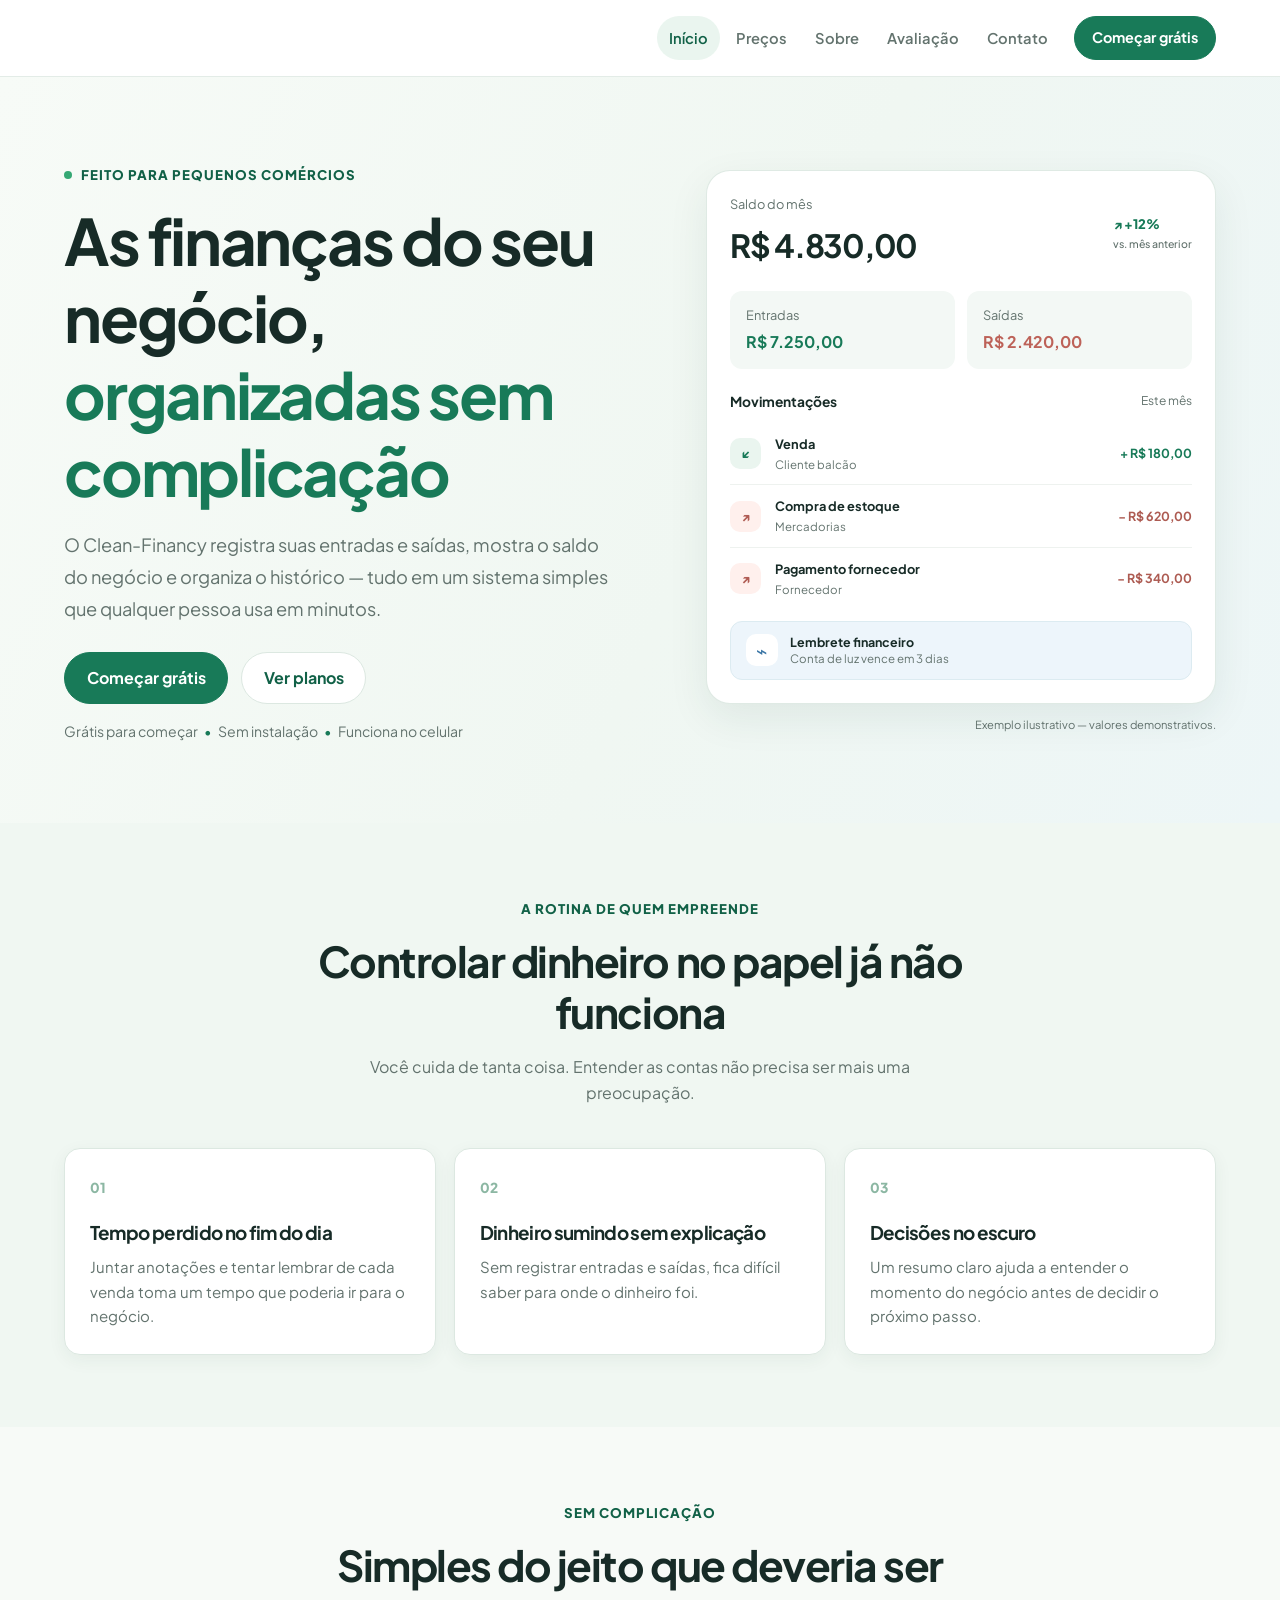
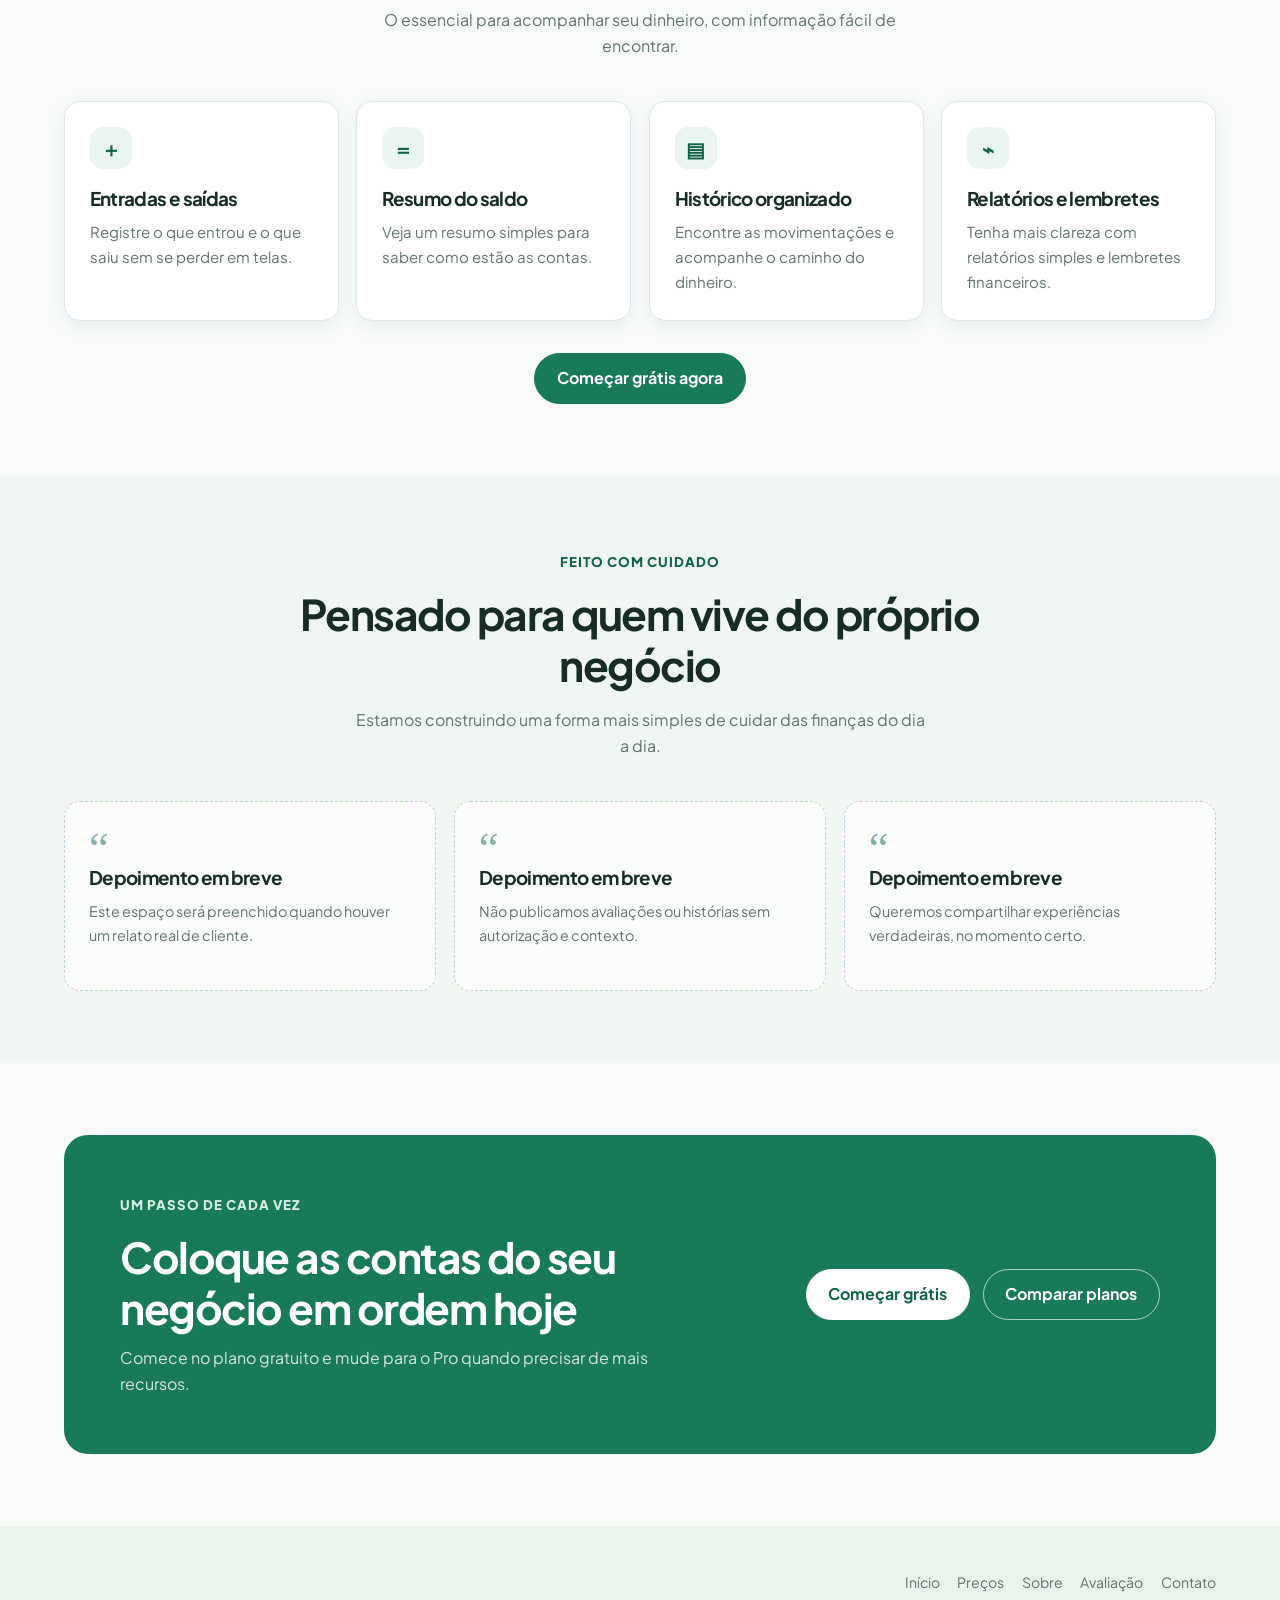
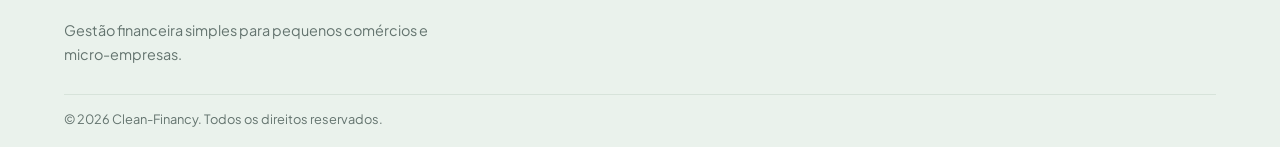
==== index.html @ 4ff231b6 "Add files via upload" ====
<!doctype html>
<html lang="pt-BR">
<head>
  <meta charset="utf-8">
  <meta name="viewport" content="width=device-width, initial-scale=1">
  <title>Clean-Financy | Finanças organizadas sem complicação</title>
  <meta name="description" content="Organize entradas, saídas e o saldo do seu pequeno negócio com a simplicidade da Clean-Financy.">
  <meta property="og:title" content="Clean-Financy | Finanças organizadas sem complicação">
  <meta property="og:description" content="Gestão financeira simples para pequenos comércios e microempresas.">
  <meta property="og:type" content="website">
  <meta name="twitter:card" content="summary">
  <link rel="preconnect" href="https://fonts.googleapis.com">
  <link rel="preconnect" href="https://fonts.gstatic.com" crossorigin>
  <link href="https://fonts.googleapis.com/css2?family=Plus+Jakarta+Sans:wght@400;500;600;700;800&display=swap" rel="stylesheet">
  <link rel="icon" href="assets/favicon.svg" type="image/svg+xml">
  <link rel="stylesheet" href="css/styles.css">
  <script src="js/main.js" defer></script>
</head>
<body data-page="inicio">
  <a class="skip-link" href="#conteudo">Pular para o conteúdo</a>
  <header class="site-header">
    <div class="container header-inner">
      <a class="brand" href="index.html" aria-label="Clean-Financy, início"><img src="assets/logo.svg" alt="Clean-Financy"></a>
      <button class="menu-toggle" type="button" aria-expanded="false" aria-controls="site-nav"><span class="menu-icon" aria-hidden="true"></span><span class="sr-only">Abrir menu</span></button>
      <nav class="site-nav" id="site-nav" aria-label="Navegação principal">
        <a href="index.html" aria-current="page">Início</a><a href="precos.html">Preços</a><a href="sobre.html">Sobre</a><a href="avaliacao.html">Avaliação</a><a href="contato.html">Contato</a>
        <a class="button button-small" href="precos.html">Começar grátis</a>
      </nav>
    </div>
  </header>
  <main id="conteudo">
    <section class="hero section-space">
      <div class="container hero-grid">
        <div class="hero-copy">
          <span class="eyebrow"><span class="eyebrow-dot" aria-hidden="true"></span>Feito para pequenos comércios</span>
          <h1>As finanças do seu negócio, <span>organizadas sem complicação</span></h1>
          <p class="lead">O Clean-Financy registra suas entradas e saídas, mostra o saldo do negócio e organiza o histórico — tudo em um sistema simples que qualquer pessoa usa em minutos.</p>
          <div class="button-row"><a class="button" href="precos.html">Começar grátis</a><a class="button button-secondary" href="precos.html">Ver planos</a></div>
          <p class="hero-note">Grátis para começar <span aria-hidden="true">•</span> Sem instalação <span aria-hidden="true">•</span> Funciona no celular</p>
        </div>
        <div class="dashboard-wrap" aria-label="Exemplo ilustrativo de painel financeiro">
          <div class="dashboard-card">
            <div class="dashboard-top"><div><span class="muted-label">Saldo do mês</span><strong class="balance">R$ 4.830,00</strong></div><span class="trend">↗ +12% <small>vs. mês anterior</small></span></div>
            <div class="summary-grid"><div class="summary-tile income"><span>Entradas</span><strong>R$ 7.250,00</strong></div><div class="summary-tile expense"><span>Saídas</span><strong>R$ 2.420,00</strong></div></div>
            <div class="transactions"><div class="transactions-heading"><strong>Movimentações</strong><span>Este mês</span></div>
              <div class="transaction"><span class="transaction-icon icon-in" aria-hidden="true">↙</span><span class="transaction-name">Venda<small>Cliente balcão</small></span><strong class="positive">+ R$ 180,00</strong></div>
              <div class="transaction"><span class="transaction-icon icon-out" aria-hidden="true">↗</span><span class="transaction-name">Compra de estoque<small>Mercadorias</small></span><strong class="negative">− R$ 620,00</strong></div>
              <div class="transaction"><span class="transaction-icon icon-out" aria-hidden="true">↗</span><span class="transaction-name">Pagamento fornecedor<small>Fornecedor</small></span><strong class="negative">− R$ 340,00</strong></div>
            </div>
            <div class="reminder"><span class="reminder-icon" aria-hidden="true">⌁</span><span><strong>Lembrete financeiro</strong><small>Conta de luz vence em 3 dias</small></span></div>
          </div>
          <p class="illustration-caption">Exemplo ilustrativo — valores demonstrativos.</p>
        </div>
      </div>
    </section>
    <section class="section-space section-muted">
      <div class="container">
        <div class="section-heading"><span class="eyebrow">A rotina de quem empreende</span><h2>Controlar dinheiro no papel já não funciona</h2><p>Você cuida de tanta coisa. Entender as contas não precisa ser mais uma preocupação.</p></div>
        <div class="three-grid problem-grid">
          <article class="feature-card"><span class="feature-number">01</span><h3>Tempo perdido no fim do dia</h3><p>Juntar anotações e tentar lembrar de cada venda toma um tempo que poderia ir para o negócio.</p></article>
          <article class="feature-card"><span class="feature-number">02</span><h3>Dinheiro sumindo sem explicação</h3><p>Sem registrar entradas e saídas, fica difícil saber para onde o dinheiro foi.</p></article>
          <article class="feature-card"><span class="feature-number">03</span><h3>Decisões no escuro</h3><p>Um resumo claro ajuda a entender o momento do negócio antes de decidir o próximo passo.</p></article>
        </div>
      </div>
    </section>
    <section class="section-space">
      <div class="container">
        <div class="section-heading"><span class="eyebrow">Sem complicação</span><h2>Simples do jeito que deveria ser</h2><p>O essencial para acompanhar seu dinheiro, com informação fácil de encontrar.</p></div>
        <div class="four-grid">
          <article class="feature-card"><span class="feature-icon" aria-hidden="true">＋</span><h3>Entradas e saídas</h3><p>Registre o que entrou e o que saiu sem se perder em telas.</p></article>
          <article class="feature-card"><span class="feature-icon" aria-hidden="true">＝</span><h3>Resumo do saldo</h3><p>Veja um resumo simples para saber como estão as contas.</p></article>
          <article class="feature-card"><span class="feature-icon" aria-hidden="true">▤</span><h3>Histórico organizado</h3><p>Encontre as movimentações e acompanhe o caminho do dinheiro.</p></article>
          <article class="feature-card"><span class="feature-icon" aria-hidden="true">⌁</span><h3>Relatórios e lembretes</h3><p>Tenha mais clareza com relatórios simples e lembretes financeiros.</p></article>
        </div>
        <div class="center-action"><a class="button" href="precos.html">Começar grátis agora</a></div>
      </div>
    </section>
    <section class="section-space section-muted">
      <div class="container">
        <div class="section-heading"><span class="eyebrow">Feito com cuidado</span><h2>Pensado para quem vive do próprio negócio</h2><p>Estamos construindo uma forma mais simples de cuidar das finanças do dia a dia.</p></div>
        <div class="three-grid testimonials"><article><span aria-hidden="true">“</span><h3>Depoimento em breve</h3><p>Este espaço será preenchido quando houver um relato real de cliente.</p></article><article><span aria-hidden="true">“</span><h3>Depoimento em breve</h3><p>Não publicamos avaliações ou histórias sem autorização e contexto.</p></article><article><span aria-hidden="true">“</span><h3>Depoimento em breve</h3><p>Queremos compartilhar experiências verdadeiras, no momento certo.</p></article></div>
      </div>
    </section>
    <section class="section-space"><div class="container cta-band"><div><span class="eyebrow eyebrow-light">Um passo de cada vez</span><h2>Coloque as contas do seu negócio em ordem hoje</h2><p>Comece no plano gratuito e mude para o Pro quando precisar de mais recursos.</p></div><div class="button-row"><a class="button button-white" href="precos.html">Começar grátis</a><a class="button button-outline-light" href="precos.html">Comparar planos</a></div></div></section>
  </main>
  <footer class="site-footer"><div class="container"><div class="footer-main"><div class="footer-brand"><a class="brand" href="index.html"><img src="assets/logo.svg" alt="Clean-Financy"></a><p>Gestão financeira simples para pequenos comércios e micro-empresas.</p></div><nav class="footer-links" aria-label="Navegação do rodapé"><a href="index.html">Início</a><a href="precos.html">Preços</a><a href="sobre.html">Sobre</a><a href="avaliacao.html">Avaliação</a><a href="contato.html">Contato</a></nav></div><div class="footer-bottom"><span>© <span data-current-year></span> Clean-Financy. Todos os direitos reservados.</span></div></div></footer>
</body>
</html>
---- css/styles.css ----
:root {
  color-scheme: light;
  --color-ink: #172b27;
  --color-muted: #63736e;
  --color-green: #187a58;
  --color-green-dark: #116147;
  --color-green-soft: #eaf5ef;
  --color-blue: #3975a5;
  --color-blue-soft: #edf5fb;
  --color-line: #dce8e1;
  --color-paper: #ffffff;
  --color-bg: #f7faf7;
  --color-bg-green: #f0f7f2;
  --shadow-card: 0 14px 40px rgba(29, 65, 49, .08);
  --shadow-soft: 0 5px 18px rgba(29, 65, 49, .06);
  --radius-sm: 8px;
  --radius-md: 16px;
  --radius-lg: 24px;
  --radius-pill: 999px;
  --space-1: .5rem;
  --space-2: 1rem;
  --space-3: 1.5rem;
  --space-4: 2rem;
  --space-5: 3rem;
  --space-6: 4.5rem;
  --content-width: 1152px;
}

* { box-sizing: border-box; }
html { scroll-behavior: smooth; scroll-padding-top: 6rem; }
body {
  margin: 0;
  background: var(--color-bg);
  color: var(--color-ink);
  font-family: "Plus Jakarta Sans", "Segoe UI", sans-serif;
  font-size: 16px;
  line-height: 1.65;
  -webkit-font-smoothing: antialiased;
}
img { max-width: 100%; }
a { color: var(--color-green-dark); text-decoration-thickness: .08em; text-underline-offset: .18em; }
a:hover { color: var(--color-blue); }
button, input, textarea { font: inherit; }
button, a { -webkit-tap-highlight-color: transparent; }
:focus-visible { outline: 3px solid #3d91bd; outline-offset: 3px; }
h1, h2, h3, p { margin-top: 0; }
h1, h2, h3 { line-height: 1.2; letter-spacing: -.035em; }
h1 { font-size: clamp(2.35rem, 5vw, 4rem); margin-bottom: 1.25rem; }
h2 { font-size: clamp(1.8rem, 3.5vw, 2.65rem); margin-bottom: 1rem; }
h3 { font-size: 1.18rem; margin-bottom: .7rem; }
p { color: var(--color-muted); }
.container { width: min(var(--content-width), calc(100% - 3rem)); margin-inline: auto; }
.narrow { max-width: 760px; }
.center { text-align: center; }
.section-space { padding-block: var(--space-6); }
.section-muted { background: var(--color-bg-green); }
.lead { max-width: 650px; font-size: 1.14rem; line-height: 1.75; }
.center .lead { margin-inline: auto; }
.sr-only {
  position: absolute; width: 1px; height: 1px; padding: 0; margin: -1px;
  overflow: hidden; clip: rect(0, 0, 0, 0); white-space: nowrap; border: 0;
}
.skip-link { position: fixed; z-index: 1000; top: .5rem; left: .5rem; padding: .7rem 1rem; background: white; border-radius: var(--radius-sm); transform: translateY(-160%); }
.skip-link:focus { transform: translateY(0); }

.site-header { position: sticky; z-index: 20; top: 0; background: rgba(255,255,255,.96); border-bottom: 1px solid rgba(220,232,225,.8); backdrop-filter: blur(12px); }
.header-inner { min-height: 76px; display: flex; align-items: center; justify-content: space-between; gap: 1.5rem; }
.brand { display: inline-flex; align-items: center; flex: 0 0 auto; text-decoration: none; }
.brand img { display: block; width: 178px; height: 42px; object-fit: contain; object-position: left center; }
.site-nav { display: flex; align-items: center; gap: .25rem; }
.site-nav a:not(.button) { padding: .6rem .75rem; color: var(--color-muted); border-radius: var(--radius-pill); font-size: .92rem; font-weight: 600; text-decoration: none; white-space: nowrap; }
.site-nav a:not(.button):hover, .site-nav a[aria-current="page"]:not(.button) { background: var(--color-green-soft); color: var(--color-green-dark); }
.site-nav .button { margin-left: .65rem; }
.menu-toggle { display: none; width: 44px; height: 44px; border: 1px solid var(--color-line); border-radius: 12px; background: white; cursor: pointer; }
.menu-icon, .menu-icon::before, .menu-icon::after { display: block; position: relative; width: 19px; height: 2px; margin: auto; background: var(--color-ink); border-radius: 2px; }
.menu-icon::before, .menu-icon::after { content: ""; position: absolute; left: 0; }
.menu-icon::before { top: -6px; }
.menu-icon::after { top: 6px; }

.button { display: inline-flex; min-height: 48px; align-items: center; justify-content: center; padding: .72rem 1.35rem; border: 1px solid var(--color-green); border-radius: var(--radius-pill); background: var(--color-green); color: white; font-weight: 700; text-align: center; text-decoration: none; cursor: pointer; transition: background-color .18s ease, border-color .18s ease, transform .18s ease; }
.button:hover { background: var(--color-green-dark); border-color: var(--color-green-dark); color: white; transform: translateY(-1px); }
.button-small { min-height: 42px; padding: .55rem 1.05rem; font-size: .9rem; }
.button-secondary { color: var(--color-green-dark); background: white; border-color: var(--color-line); }
.button-secondary:hover { color: var(--color-green-dark); background: var(--color-green-soft); border-color: var(--color-green); }
.button-row { display: flex; flex-wrap: wrap; align-items: center; gap: .8rem; }
.full-width { width: 100%; }

.hero { overflow: hidden; padding-block: 5.2rem 5rem; background: linear-gradient(115deg, #f7fbf7 0%, #f0f7f2 56%, #edf6f7 100%); }
.hero-grid { display: grid; grid-template-columns: minmax(0, 1fr) minmax(390px, .94fr); align-items: center; gap: clamp(2rem, 5vw, 5rem); }
.hero-copy h1 span { color: var(--color-green); }
.hero-copy .lead { margin-bottom: 1.7rem; }
.eyebrow { display: inline-flex; align-items: center; gap: .55rem; margin-bottom: 1rem; color: var(--color-green-dark); font-size: .83rem; font-weight: 800; letter-spacing: .075em; text-transform: uppercase; }
.eyebrow-dot { width: 8px; height: 8px; border-radius: 50%; background: #35a874; }
.hero-note { margin: 1rem 0 0; font-size: .88rem; }
.hero-note span { padding-inline: .25rem; color: var(--color-green); }
.dashboard-wrap { position: relative; max-width: 510px; width: 100%; justify-self: end; }
.dashboard-card { position: relative; padding: 1.45rem; border: 1px solid rgba(220,232,225,.9); border-radius: var(--radius-lg); background: var(--color-paper); box-shadow: var(--shadow-card); }
.dashboard-top { display: flex; justify-content: space-between; align-items: center; gap: 1rem; padding-bottom: 1.2rem; }
.muted-label, .summary-tile > span { display: block; color: var(--color-muted); font-size: .8rem; }
.balance { display: block; margin-top: .25rem; font-size: clamp(1.5rem, 3vw, 2rem); letter-spacing: -.04em; }
.trend { color: var(--color-green); font-size: .82rem; font-weight: 800; white-space: nowrap; }
.trend small { display: block; color: var(--color-muted); font-size: .66rem; font-weight: 500; text-align: right; }
.summary-grid { display: grid; grid-template-columns: 1fr 1fr; gap: .8rem; }
.summary-tile { padding: .85rem 1rem; border-radius: 12px; background: #f3f8f5; }
.summary-tile strong { display: block; margin-top: .2rem; font-size: 1rem; }
.income strong { color: var(--color-green); }
.expense strong { color: #bd6258; }
.transactions { padding-top: 1.4rem; }
.transactions-heading { display: flex; justify-content: space-between; margin-bottom: .55rem; font-size: .86rem; }
.transactions-heading span { color: var(--color-muted); font-size: .75rem; }
.transaction { display: grid; grid-template-columns: 34px minmax(0,1fr) auto; align-items: center; gap: .7rem; padding-block: .67rem; border-bottom: 1px solid #eef2ef; font-size: .8rem; }
.transaction:last-child { border-bottom: 0; }
.transaction-icon { display: grid; width: 31px; height: 31px; place-items: center; border-radius: 10px; font-weight: 800; }
.icon-in { color: var(--color-green); background: var(--color-green-soft); }
.icon-out { color: #b05c54; background: #fff0ed; }
.transaction-name { font-weight: 700; }
.transaction-name small { display: block; color: var(--color-muted); font-size: .72rem; font-weight: 400; }
.transaction strong { font-size: .78rem; white-space: nowrap; }
.positive { color: var(--color-green); }
.negative { color: #ad5b52; }
.reminder { display: flex; align-items: center; gap: .75rem; margin-top: .7rem; padding: .75rem .9rem; border: 1px solid #dcebf1; border-radius: 12px; background: var(--color-blue-soft); }
.reminder-icon { display: grid; width: 32px; height: 32px; place-items: center; flex: 0 0 auto; border-radius: 10px; background: white; color: var(--color-blue); font-size: 1.2rem; }
.reminder strong, .reminder small { display: block; line-height: 1.4; }
.reminder strong { color: var(--color-ink); font-size: .78rem; }
.reminder small { color: var(--color-muted); font-size: .72rem; }
.illustration-caption { margin: .65rem 0 0; text-align: right; font-size: .7rem; }

.section-heading { max-width: 720px; margin: 0 auto 2.6rem; text-align: center; }
.section-heading > p { max-width: 570px; margin: .8rem auto 0; }
.three-grid, .four-grid { display: grid; gap: 1.1rem; }
.three-grid { grid-template-columns: repeat(3, minmax(0, 1fr)); }
.four-grid { grid-template-columns: repeat(4, minmax(0, 1fr)); }
.feature-card { padding: 1.55rem; border: 1px solid var(--color-line); border-radius: var(--radius-md); background: var(--color-paper); box-shadow: var(--shadow-soft); }
.feature-card p { margin-bottom: 0; font-size: .94rem; }
.feature-number { display: inline-block; margin-bottom: 1.35rem; color: #8cb7a3; font-size: .86rem; font-weight: 800; }
.feature-icon { display: grid; width: 42px; height: 42px; place-items: center; margin-bottom: 1.1rem; border-radius: 13px; background: var(--color-green-soft); color: var(--color-green-dark); font-size: 1.25rem; font-weight: 800; }
.center-action { display: flex; justify-content: center; margin-top: 2rem; }
.testimonials article { min-height: 190px; padding: 1.5rem; border: 1px dashed #bdd5c7; border-radius: var(--radius-md); background: rgba(255,255,255,.7); }
.testimonials article > span { display: block; height: 2rem; color: #88b39c; font-family: Georgia, serif; font-size: 2.8rem; line-height: 1; }
.testimonials h3 { margin-top: .5rem; }
.testimonials p { margin-bottom: 0; font-size: .9rem; }
.cta-band { display: flex; align-items: center; justify-content: space-between; gap: 2rem; padding: clamp(2rem, 5vw, 3.5rem); border-radius: var(--radius-lg); background: var(--color-green); color: white; }
.cta-band h2 { max-width: 650px; margin-bottom: .7rem; color: white; }
.cta-band p { max-width: 600px; margin-bottom: 0; color: rgba(255,255,255,.82); }
.eyebrow-light { color: #d6f0e2; }
.button-white { border-color: white; background: white; color: var(--color-green-dark); }
.button-white:hover { border-color: #e5f2eb; background: #e5f2eb; color: var(--color-green-dark); }
.button-outline-light { border-color: rgba(255,255,255,.65); background: transparent; color: white; }
.button-outline-light:hover { border-color: white; background: rgba(255,255,255,.12); color: white; }

.page-hero { padding-bottom: 2.7rem; background: linear-gradient(180deg, #f1f8f3, var(--color-bg)); }
.page-hero h1 { font-size: clamp(2.3rem, 5vw, 3.5rem); }
.pricing-section { padding-top: 1.2rem; }
.pricing-grid { display: grid; max-width: 850px; grid-template-columns: repeat(2, minmax(0, 1fr)); align-items: stretch; gap: 1.4rem; margin: auto; }
.price-card { position: relative; padding: 2rem; border: 1px solid var(--color-line); border-radius: var(--radius-lg); background: white; box-shadow: var(--shadow-soft); }
.price-card-featured { border: 2px solid var(--color-green); box-shadow: var(--shadow-card); }
.plan-label { display: block; margin-bottom: .75rem; color: var(--color-green-dark); font-size: .78rem; font-weight: 800; letter-spacing: .1em; }
.price-card h2 { margin-bottom: .6rem; font-size: 1.55rem; }
.price { margin-bottom: .35rem; color: var(--color-ink); font-size: 2.15rem; font-weight: 800; letter-spacing: -.04em; }
.price small { margin-left: .25rem; color: var(--color-muted); font-size: .95rem; font-weight: 500; letter-spacing: 0; }
.price-card .muted { min-height: 2rem; font-size: .9rem; }
.check-list { min-height: 150px; padding: .6rem 0 1.1rem; list-style: none; }
.check-list li { position: relative; margin: .65rem 0; padding-left: 1.7rem; color: var(--color-ink); font-size: .92rem; }
.check-list li::before { content: "✓"; position: absolute; left: 0; color: var(--color-green); font-weight: 800; }
.popular-label { position: absolute; top: 1.3rem; right: 1.3rem; padding: .3rem .65rem; border-radius: var(--radius-pill); background: var(--color-green-soft); color: var(--color-green-dark); font-size: .72rem; font-weight: 700; }
.comparison-wrap { overflow-x: auto; border: 1px solid var(--color-line); border-radius: var(--radius-md); background: white; }
.comparison-table { width: 100%; border-collapse: collapse; text-align: left; }
.comparison-table th, .comparison-table td { padding: 1rem 1.25rem; border-bottom: 1px solid var(--color-line); }
.comparison-table thead { background: #f4f8f5; }
.comparison-table thead th { color: var(--color-ink); font-size: .9rem; }
.comparison-table tbody th { font-weight: 600; }
.comparison-table td { color: var(--color-green-dark); font-size: .9rem; }
.comparison-table tr:last-child th, .comparison-table tr:last-child td { border-bottom: 0; }
.pricing-note { margin: 1rem 0 0; font-size: .88rem; text-align: center; }

.story-grid { display: grid; grid-template-columns: .85fr 1.15fr; gap: clamp(2rem, 6vw, 6rem); align-items: start; }
.story-grid h2 { max-width: 490px; }
.story-grid p:last-child { margin-bottom: 0; }
.pillar-card .feature-icon { font-size: .83rem; }
.contact-grid { display: grid; max-width: 780px; grid-template-columns: repeat(2, minmax(0, 1fr)); gap: 1.25rem; margin: auto; }
.contact-card { padding: 2rem; border: 1px solid var(--color-line); border-radius: var(--radius-md); background: white; text-align: center; box-shadow: var(--shadow-soft); }
.contact-symbol { display: grid; width: 52px; height: 52px; place-items: center; margin: 0 auto 1rem; border-radius: 16px; background: var(--color-green-soft); color: var(--color-green-dark); font-size: 1.5rem; font-weight: 800; }
.instagram-symbol { background: var(--color-blue-soft); color: var(--color-blue); }
.contact-card h2 { margin-bottom: .35rem; font-size: 1.35rem; }
.contact-card p { margin-bottom: .4rem; color: var(--color-ink); font-weight: 700; }
.contact-status { color: var(--color-muted); font-size: .82rem; }

/* Evaluation tool */
.evaluation-section { padding-top: 1rem; }
.evaluation-container { max-width: 1050px; }
.evaluation-notice { display: flex; flex-wrap: wrap; align-items: center; gap: .35rem .8rem; padding: .9rem 1.1rem; border: 1px solid #c9dfd2; border-radius: var(--radius-sm); background: var(--color-green-soft); color: var(--color-green-dark); font-size: .88rem; }
.evaluation-notice strong { font-weight: 800; }
.evaluation-top { max-width: 480px; margin: 1.4rem 0 1.2rem; }
.field { min-width: 0; }
.field label { display: block; margin-bottom: .4rem; color: var(--color-ink); font-size: .86rem; font-weight: 700; line-height: 1.4; }
.field label span { color: var(--color-muted); font-size: .78rem; font-weight: 500; }
.field input, .field textarea { display: block; width: 100%; min-height: 46px; padding: .65rem .75rem; border: 1px solid #cbd9d0; border-radius: var(--radius-sm); background: white; color: var(--color-ink); }
.field textarea { min-height: 94px; resize: vertical; }
.field input:focus, .field textarea:focus { border-color: var(--color-green); outline: 3px solid rgba(24,122,88,.14); }
.field input[aria-invalid="true"], .field textarea[aria-invalid="true"] { border-color: #b94545; }
.field-error { display: block; min-height: .1rem; margin-top: .22rem; color: #a33131; font-size: .76rem; line-height: 1.35; }
.tabs { display: flex; gap: .35rem; padding: .35rem; border: 1px solid var(--color-line); border-radius: 13px; background: #edf3ef; }
.tab-button { flex: 1; min-height: 46px; padding: .55rem 1rem; border: 0; border-radius: 9px; background: transparent; color: var(--color-muted); font-weight: 700; cursor: pointer; }
.tab-button[aria-selected="true"] { background: white; color: var(--color-green-dark); box-shadow: 0 2px 7px rgba(30,66,49,.09); }
.tab-panel { padding-top: 1.25rem; }
.tab-panel[hidden] { display: none; }
.metrics-grid { display: grid; grid-template-columns: repeat(2, minmax(0, 1fr)); gap: 1rem; align-items: start; }
.metric-card { min-width: 0; padding: 1.35rem; border: 1px solid var(--color-line); border-radius: var(--radius-sm); background: white; box-shadow: var(--shadow-soft); }
.metric-card-wide { grid-column: 1 / -1; }
.nps-breakdown { display: flex; flex-wrap: wrap; gap: .45rem 1rem; padding: .75rem .85rem; border-radius: var(--radius-sm); background: #f7faf8; color: var(--color-muted); font-size: .78rem; }
.nps-breakdown strong { color: var(--color-ink); }
.metric-heading { display: flex; align-items: flex-start; gap: .75rem; margin-bottom: 1.15rem; }
.metric-letter { display: grid; width: 32px; height: 32px; flex: 0 0 auto; place-items: center; border-radius: 9px; background: var(--color-blue-soft); color: var(--color-blue); font-size: .85rem; font-weight: 800; }
.metric-heading h2 { margin: .1rem 0 .35rem; font-size: 1.23rem; letter-spacing: -.02em; }
.metric-heading p { margin-bottom: 0; font-size: .83rem; line-height: 1.5; }
.fields-grid { display: grid; grid-template-columns: repeat(2, minmax(0, 1fr)); gap: .55rem .8rem; }
.four-fields { grid-template-columns: repeat(4, minmax(0, 1fr)); }
.metric-result { margin-top: 1rem; padding: .75rem .9rem; border-radius: var(--radius-sm); background: #f2f7f4; }
.metric-result > span { display: block; color: var(--color-muted); font-size: .76rem; font-weight: 600; }
.metric-result > strong { display: block; margin-top: .08rem; color: var(--color-green-dark); font-size: 1.28rem; line-height: 1.4; overflow-wrap: anywhere; }
.metric-result > p { margin: .2rem 0 0; font-size: .8rem; }
.funnel-steps { display: flex; flex-wrap: wrap; align-items: center; justify-content: center; gap: .35rem; margin: .6rem 0 1.2rem; color: var(--color-blue); font-size: .78rem; font-weight: 700; }
.funnel-results { display: grid; grid-template-columns: repeat(3, minmax(0, 1fr)); gap: .65rem; }
.funnel-results .metric-result { margin-top: .75rem; }
.funnel-insight { margin-top: .75rem; border: 1px solid #cfe1d6; }
.funnel-insight > strong { font-size: 1rem; }
.small-note { margin: .7rem 0 0; font-size: .78rem; }
.quality-warning { margin: 1rem 0 0; padding: .85rem; border-left: 3px solid var(--color-blue); border-radius: 0 var(--radius-sm) var(--radius-sm) 0; background: var(--color-blue-soft); color: #355e7a; font-size: .84rem; }
.decision-card { margin-top: 1.5rem; padding: clamp(1.3rem, 3vw, 2rem); border: 1px solid var(--color-line); border-radius: var(--radius-md); background: white; box-shadow: var(--shadow-card); }
.decision-heading { max-width: 660px; }
.decision-heading .eyebrow { margin-bottom: .55rem; }
.decision-heading h2 { margin-bottom: .5rem; font-size: 1.7rem; }
.decision-heading p { font-size: .9rem; }
.decision-fields { display: grid; grid-template-columns: repeat(2, minmax(0, 1fr)); gap: .75rem 1rem; }
.decision-footer { display: flex; align-items: center; justify-content: space-between; gap: 1rem; margin-top: 1.1rem; }
.decision-footer p { margin: 0; font-size: .78rem; }
.download-status { min-height: 1.25rem; margin: .6rem 0 0; color: var(--color-green-dark); font-size: .82rem; }
.usage-funnel { margin: 1.2rem 0 1.35rem; }
.usage-funnel .metric-heading { margin-bottom: .75rem; }
.usage-funnel-note { margin-bottom: 1rem; font-size: .84rem; }
.usage-stage-grid { display: grid; grid-template-columns: repeat(5, minmax(0, 1fr)); gap: .55rem; }
.usage-stage { min-width: 0; padding: .75rem; border: 1px solid var(--color-line); border-radius: var(--radius-sm); background: #fbfdfb; }
.usage-stage > span, .usage-stage > strong, .usage-stage > small { display: block; }
.usage-stage > span { color: var(--color-muted); font-size: .76rem; font-weight: 700; }
.usage-stage > strong { color: var(--color-green-dark); font-size: 1.45rem; line-height: 1.4; }
.usage-stage > small { color: var(--color-muted); font-size: .69rem; line-height: 1.4; }
.usage-conversions { display: grid; grid-template-columns: repeat(4, minmax(0, 1fr)); gap: .55rem; margin-top: .75rem; }
.usage-conversion { min-width: 0; padding: .65rem .75rem; border-radius: var(--radius-sm); background: var(--color-blue-soft); }
.usage-conversion > span, .usage-conversion > strong { display: block; }
.usage-conversion > span { color: #4b6e84; font-size: .72rem; font-weight: 700; }
.usage-conversion > strong { color: var(--color-blue); font-size: 1.05rem; }
.usage-conversion.is-largest-drop { background: #fff0ef; outline: 2px solid #d34a44; outline-offset: -2px; }
.usage-conversion.is-largest-drop > span, .usage-conversion.is-largest-drop > strong { color: #a52924; }
.usage-drop { min-height: 1.4rem; margin: .6rem 0 1rem; color: var(--color-muted); font-size: .82rem; }
.usage-drop.is-largest-drop { color: #a52924; font-weight: 700; }
.usage-actions { display: flex; flex-wrap: wrap; align-items: end; gap: .55rem; }
.usage-actions .button { min-height: 42px; padding: .55rem .9rem; font-size: .85rem; }
.usage-actions .button:disabled { border-color: #d8e0db; background: #edf1ee; color: #89958d; cursor: not-allowed; transform: none; }
.usage-rating { display: flex; flex-wrap: wrap; align-items: end; gap: .45rem; }
.usage-rating label { flex-basis: 100%; color: var(--color-ink); font-size: .79rem; font-weight: 700; }
.usage-rating select { min-height: 42px; padding: .45rem .7rem; border: 1px solid #cbd9d0; border-radius: var(--radius-sm); background: white; color: var(--color-ink); }
.usage-status { min-height: 1.3rem; margin: .65rem 0 0; color: var(--color-green-dark); font-size: .82rem; }
.usage-status.is-error { color: #a52924; }

.site-footer { padding: 2.2rem 0 1rem; background: #eaf2ec; }
.footer-main { display: flex; justify-content: space-between; gap: 3rem; padding-bottom: 1.7rem; }
.footer-brand { max-width: 390px; }
.footer-brand .brand img { width: 165px; height: 39px; }
.footer-brand p { margin: .75rem 0 0; font-size: .9rem; }
.footer-links { display: flex; flex-wrap: wrap; align-content: flex-start; justify-content: flex-end; gap: .5rem 1.1rem; padding-top: .6rem; }
.footer-links a { color: var(--color-muted); font-size: .88rem; text-decoration: none; }
.footer-links a:hover { color: var(--color-green-dark); text-decoration: underline; }
.footer-bottom { padding-top: .9rem; border-top: 1px solid #d7e3da; color: var(--color-muted); font-size: .8rem; }

@media (max-width: 920px) {
  .hero-grid { grid-template-columns: minmax(0, 1fr) minmax(320px, .9fr); gap: 2rem; }
  .four-grid { grid-template-columns: repeat(2, minmax(0, 1fr)); }
  .four-fields { grid-template-columns: repeat(2, minmax(0, 1fr)); }
  .site-nav a:not(.button) { padding-inline: .55rem; font-size: .85rem; }
  .brand img { width: 155px; }
}
@media (max-width: 720px) {
  html { scroll-padding-top: 5rem; }
  .container { width: min(var(--content-width), calc(100% - 2rem)); }
  .section-space { padding-block: 3.5rem; }
  .header-inner { min-height: 66px; }
  .brand img { width: 155px; height: 38px; }
  .menu-toggle { display: block; flex: 0 0 auto; }
  .site-nav { display: none; position: absolute; top: calc(100% + 1px); right: 0; left: 0; flex-direction: column; align-items: stretch; gap: .25rem; padding: .8rem 1rem 1rem; border-bottom: 1px solid var(--color-line); background: white; box-shadow: var(--shadow-soft); }
  .site-nav.is-open { display: flex; }
  .site-nav a:not(.button) { padding: .75rem .85rem; font-size: .95rem; }
  .site-nav .button { margin: .35rem 0 0; }
  .hero { padding-block: 3.7rem 3rem; }
  .hero-grid { grid-template-columns: 1fr; gap: 2.4rem; }
  .hero-copy { text-align: center; }
  .hero-copy .lead { margin-inline: auto; }
  .hero-copy .button-row { justify-content: center; }
  .dashboard-wrap { justify-self: center; max-width: 520px; }
  .three-grid { grid-template-columns: 1fr; }
  .feature-card { padding: 1.35rem; }
  .feature-number { margin-bottom: .75rem; }
  .cta-band { align-items: flex-start; flex-direction: column; }
  .cta-band .button-row { width: 100%; }
  .story-grid { grid-template-columns: 1fr; gap: 1rem; }
  .footer-main { flex-direction: column; gap: 1rem; }
  .footer-links { justify-content: flex-start; }
  .pricing-grid { max-width: 470px; grid-template-columns: 1fr; }
  .price-card { padding: 1.5rem; }
  .check-list { min-height: auto; }
  .comparison-table th, .comparison-table td { padding: .8rem; font-size: .84rem; }
  .contact-grid { max-width: 460px; grid-template-columns: 1fr; }
  .metrics-grid { grid-template-columns: 1fr; }
  .usage-stage-grid { grid-template-columns: repeat(2, minmax(0, 1fr)); }
  .usage-conversions { grid-template-columns: repeat(2, minmax(0, 1fr)); }
  .metric-card-wide { grid-column: auto; }
  .funnel-results { grid-template-columns: 1fr; gap: 0; }
  .funnel-results .metric-result { margin-top: .55rem; }
  .decision-fields { grid-template-columns: 1fr; }
  .decision-footer { align-items: stretch; flex-direction: column; }
  .decision-footer .button { width: 100%; }
}
@media (max-width: 420px) {
  h1 { font-size: 2.35rem; }
  .hero-copy h1 { font-size: 2.45rem; }
  .hero-note { font-size: .78rem; }
  .dashboard-card { padding: 1rem; }
  .transaction { grid-template-columns: 31px minmax(0, 1fr) auto; gap: .5rem; font-size: .75rem; }
  .transaction strong { font-size: .7rem; }
  .four-grid, .fields-grid, .four-fields { grid-template-columns: 1fr; }
  .usage-stage-grid, .usage-conversions { grid-template-columns: 1fr; }
  .summary-grid { gap: .5rem; }
  .summary-tile { padding: .7rem; }
  .summary-tile strong { font-size: .85rem; }
  .tabs { gap: .15rem; }
  .tab-button { padding-inline: .4rem; font-size: .86rem; }
  .metric-card { padding: 1rem; }
  .funnel-steps { gap: .2rem; font-size: .69rem; }
  .comparison-wrap { margin-inline: -.2rem; }
}
@media (prefers-reduced-motion: reduce) {
  *, *::before, *::after { scroll-behavior: auto !important; transition-duration: .01ms !important; animation-duration: .01ms !important; animation-iteration-count: 1 !important; }
}
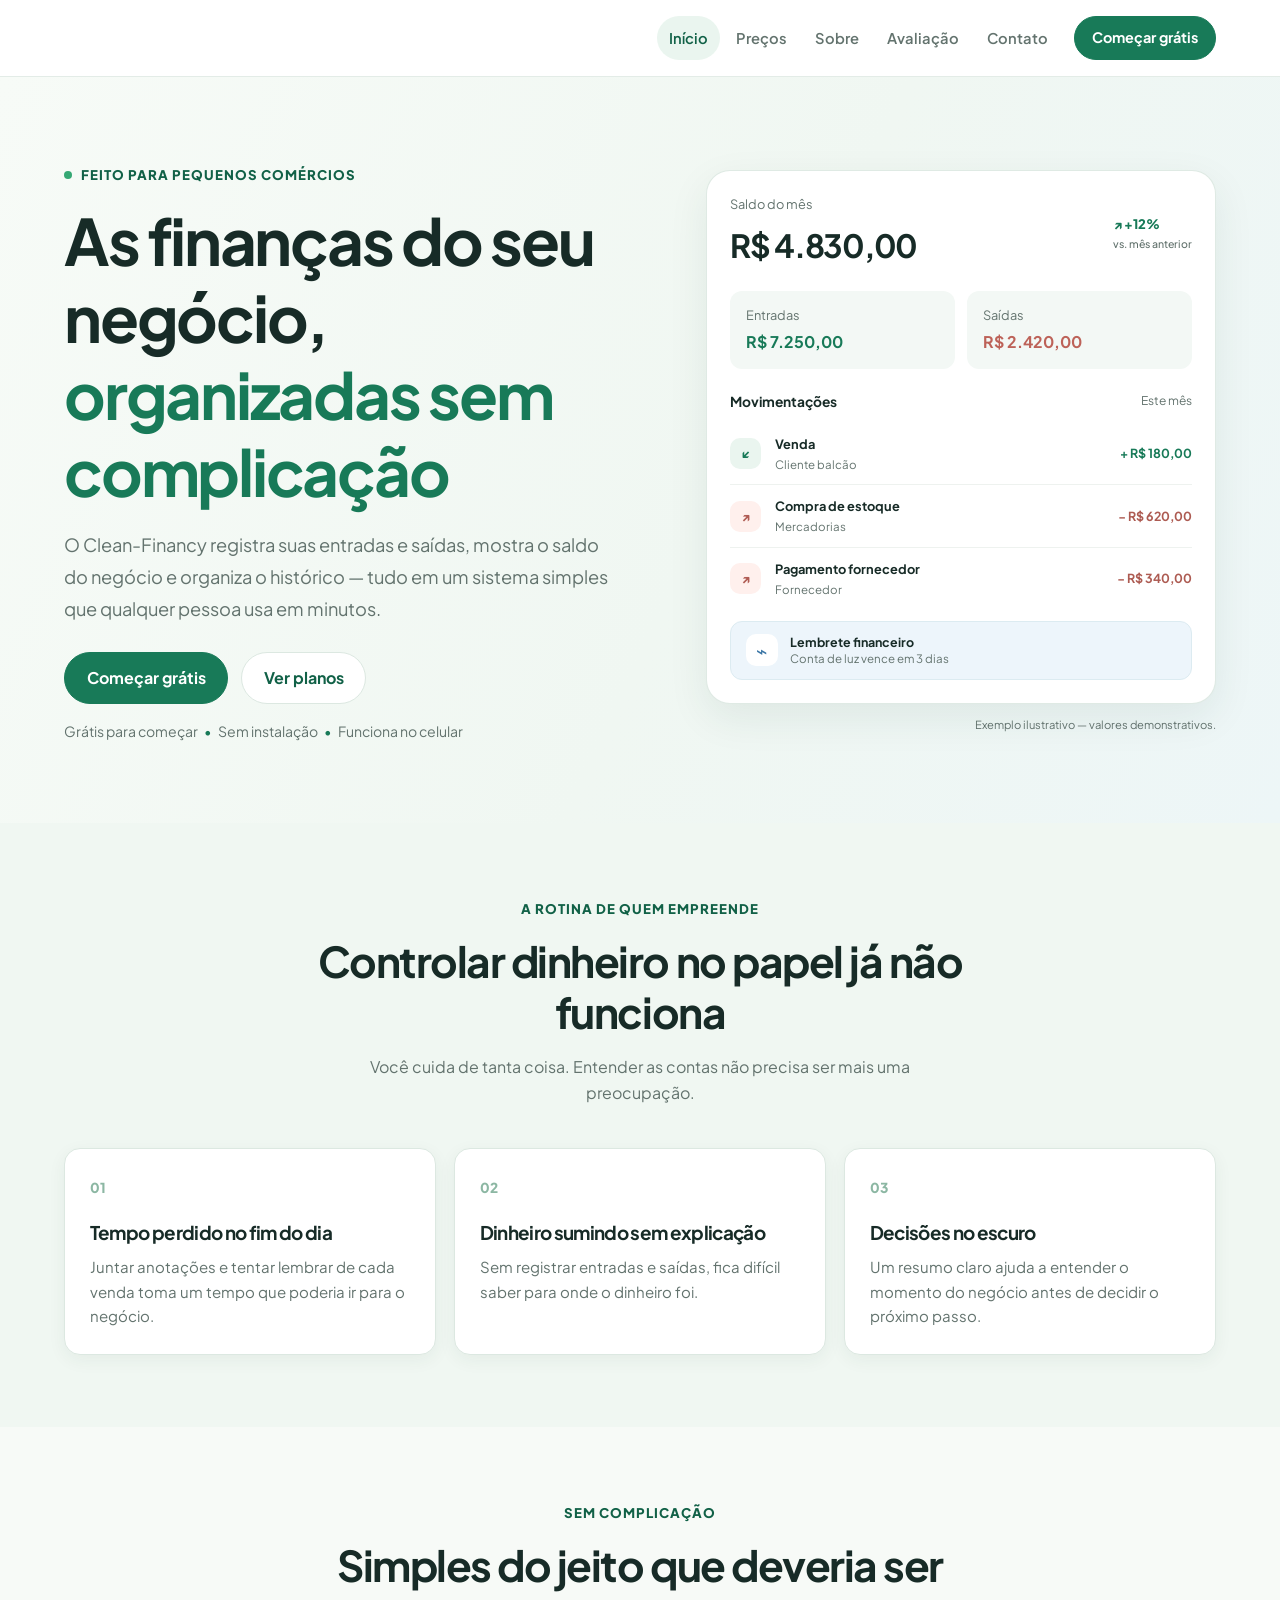
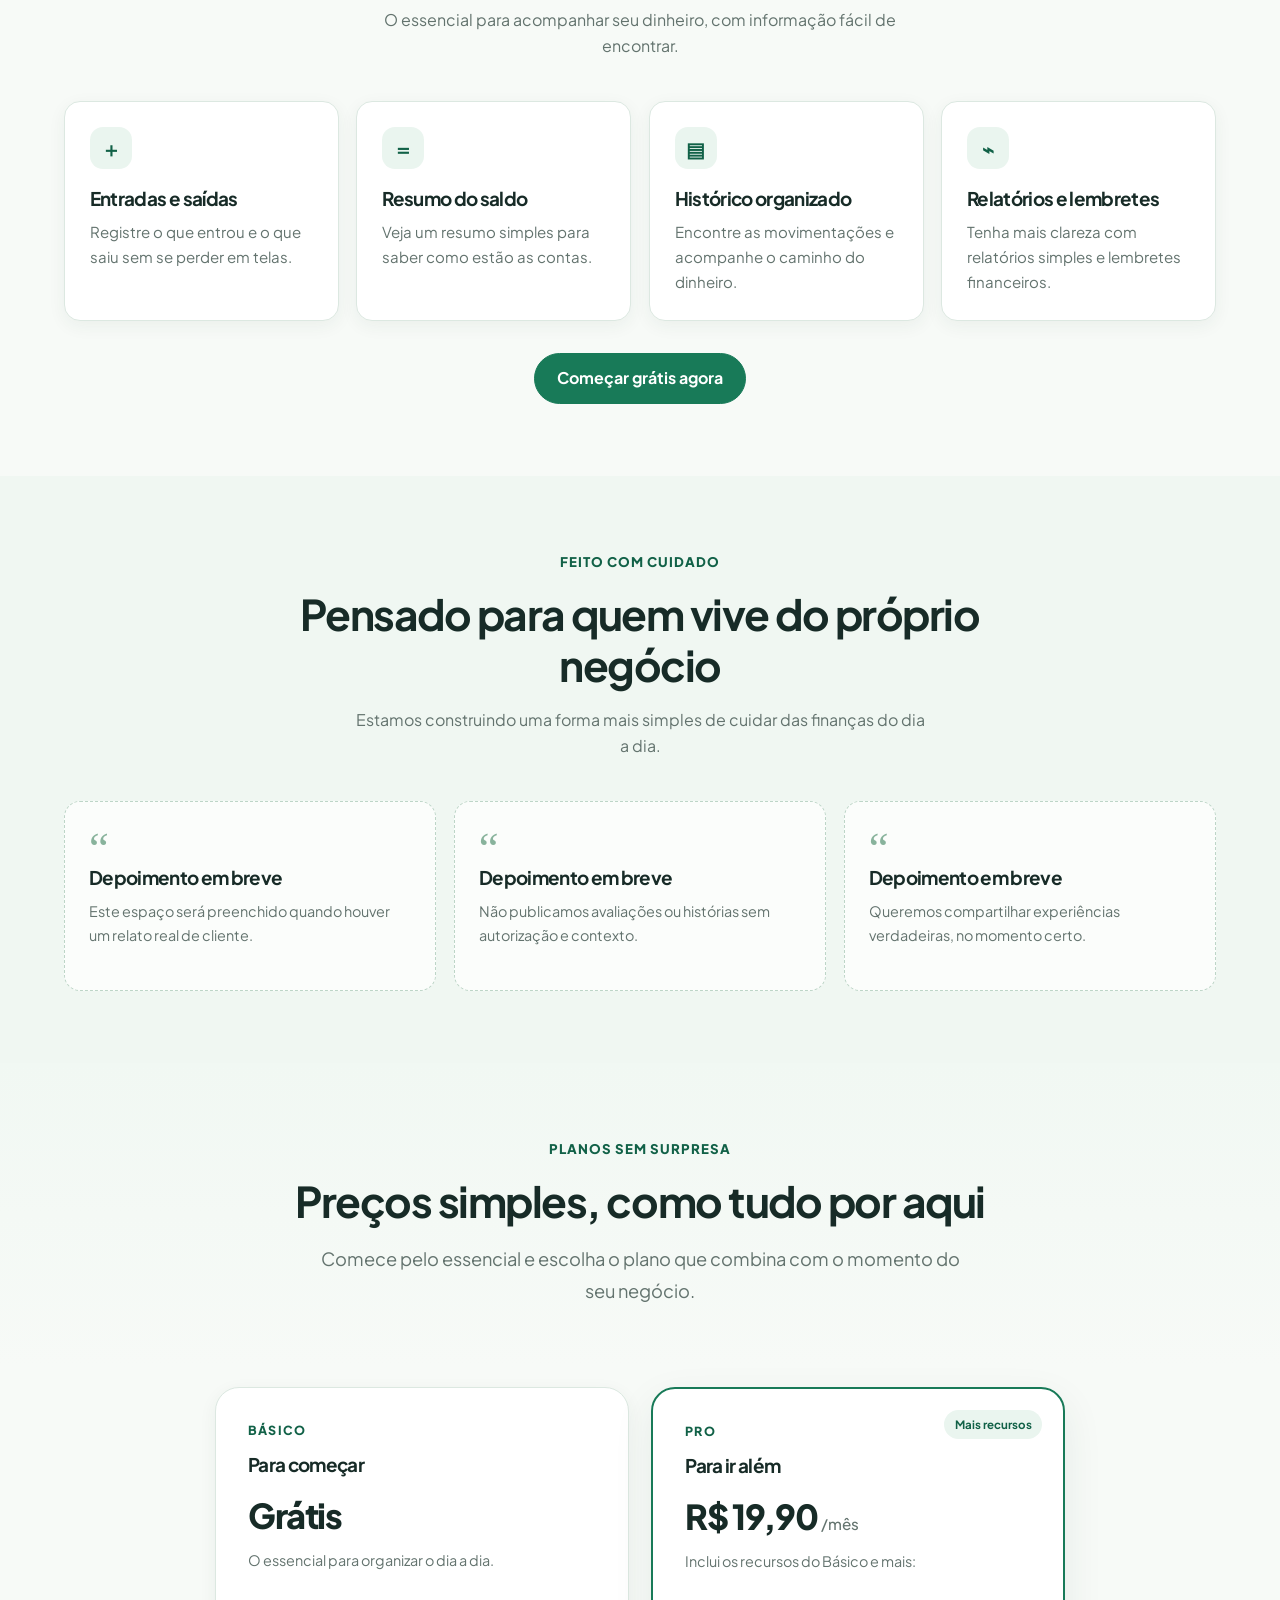
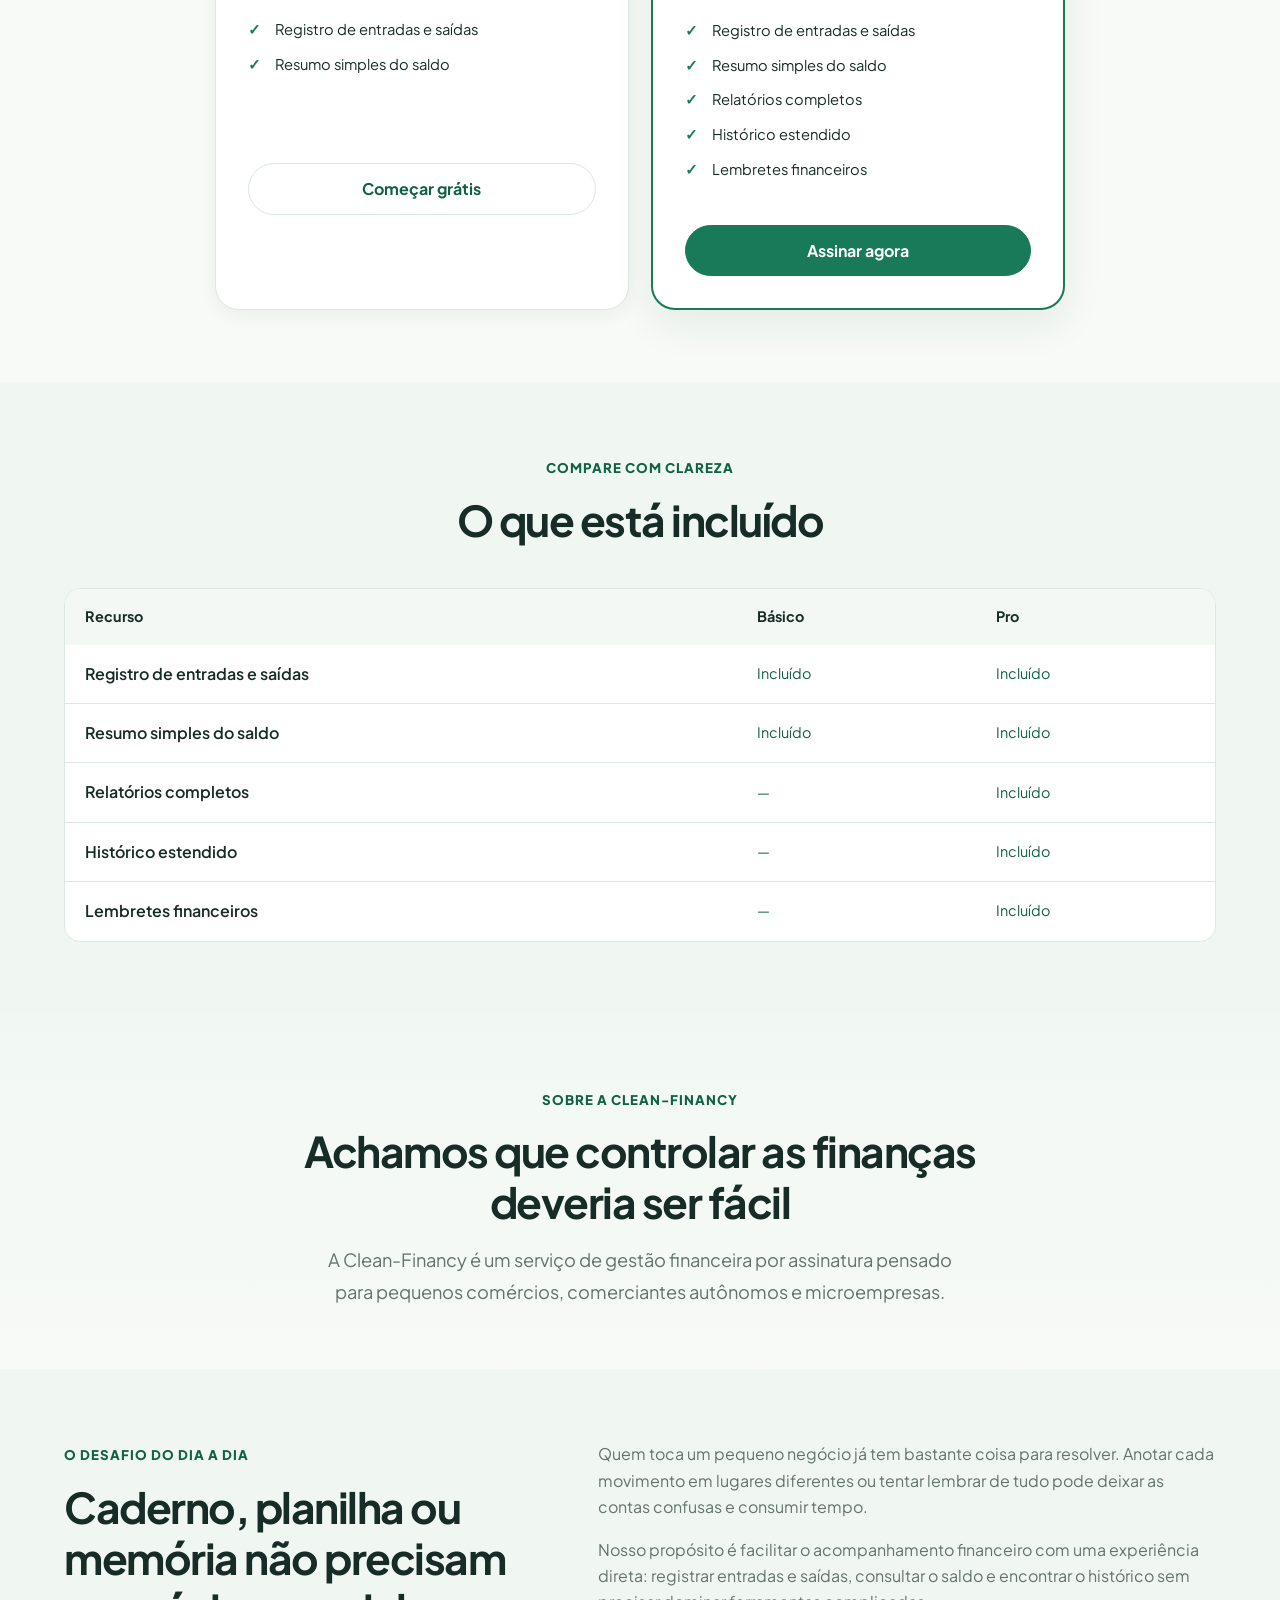
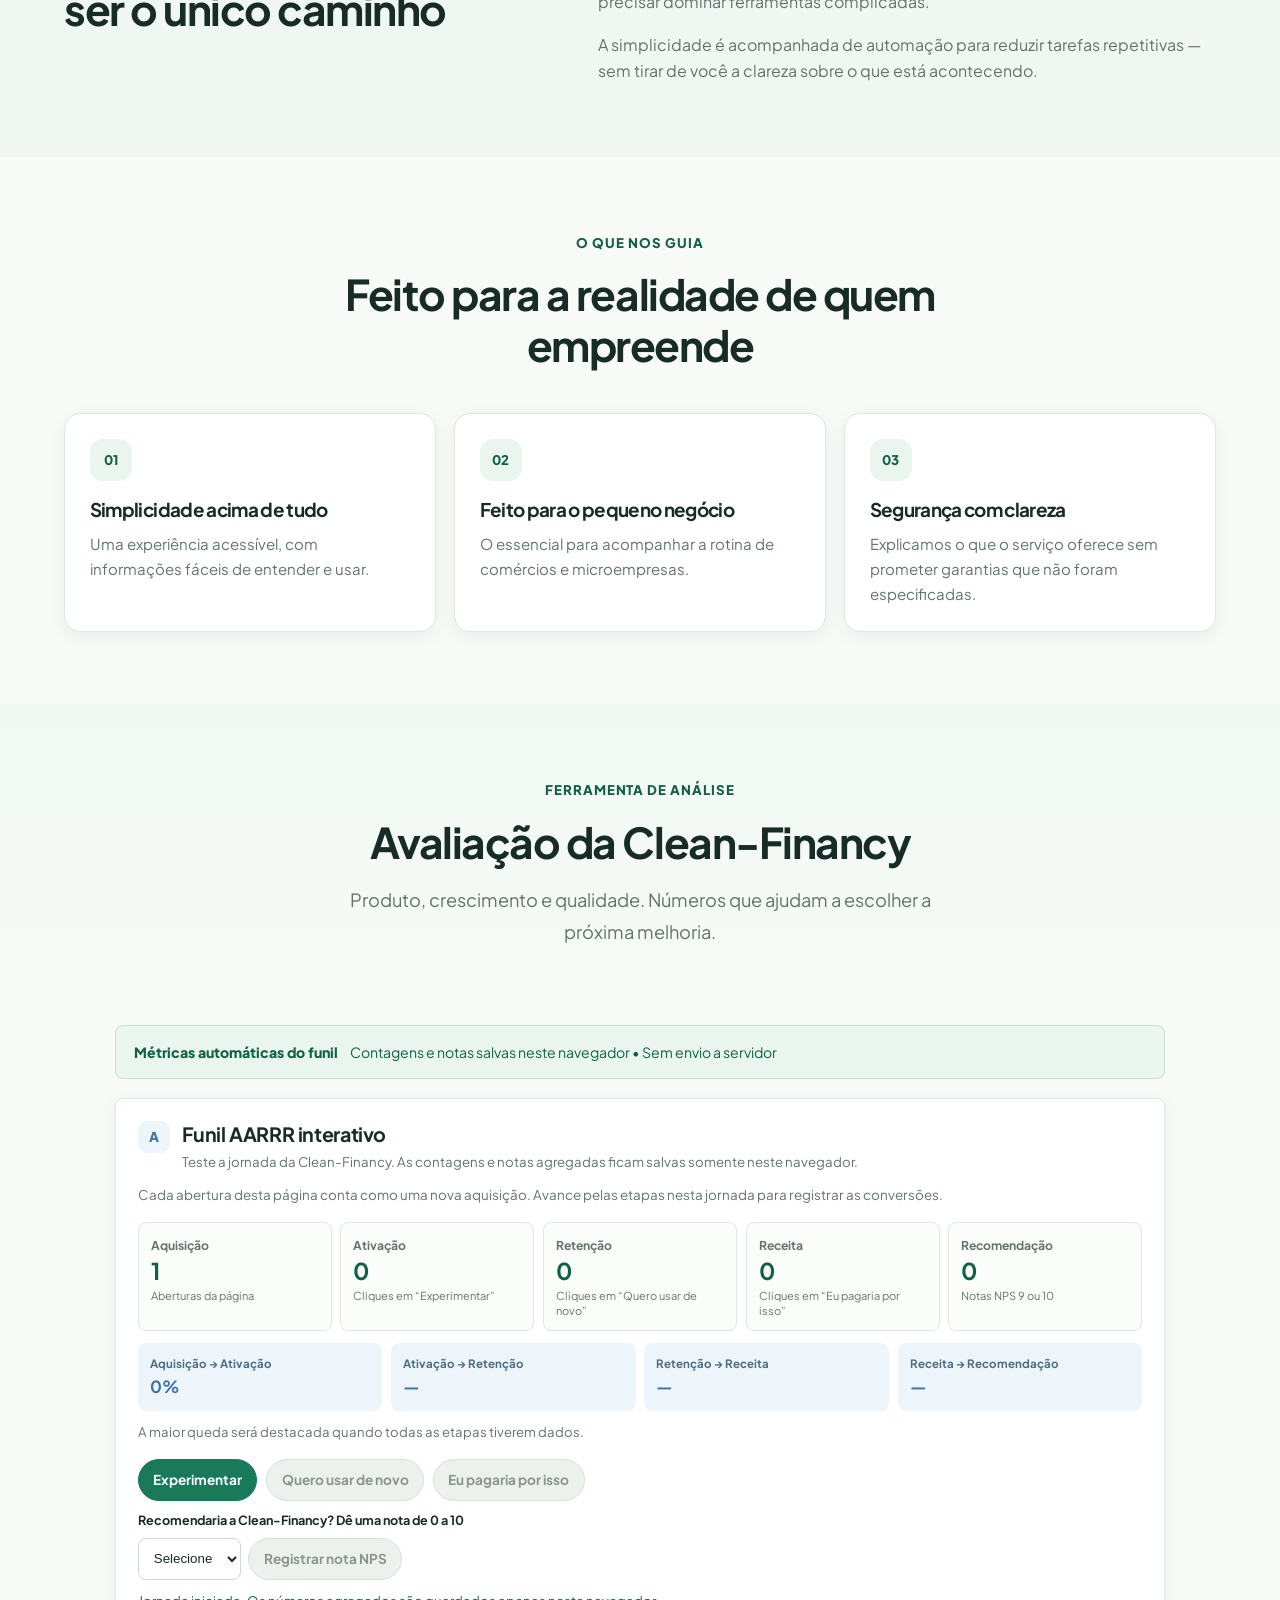
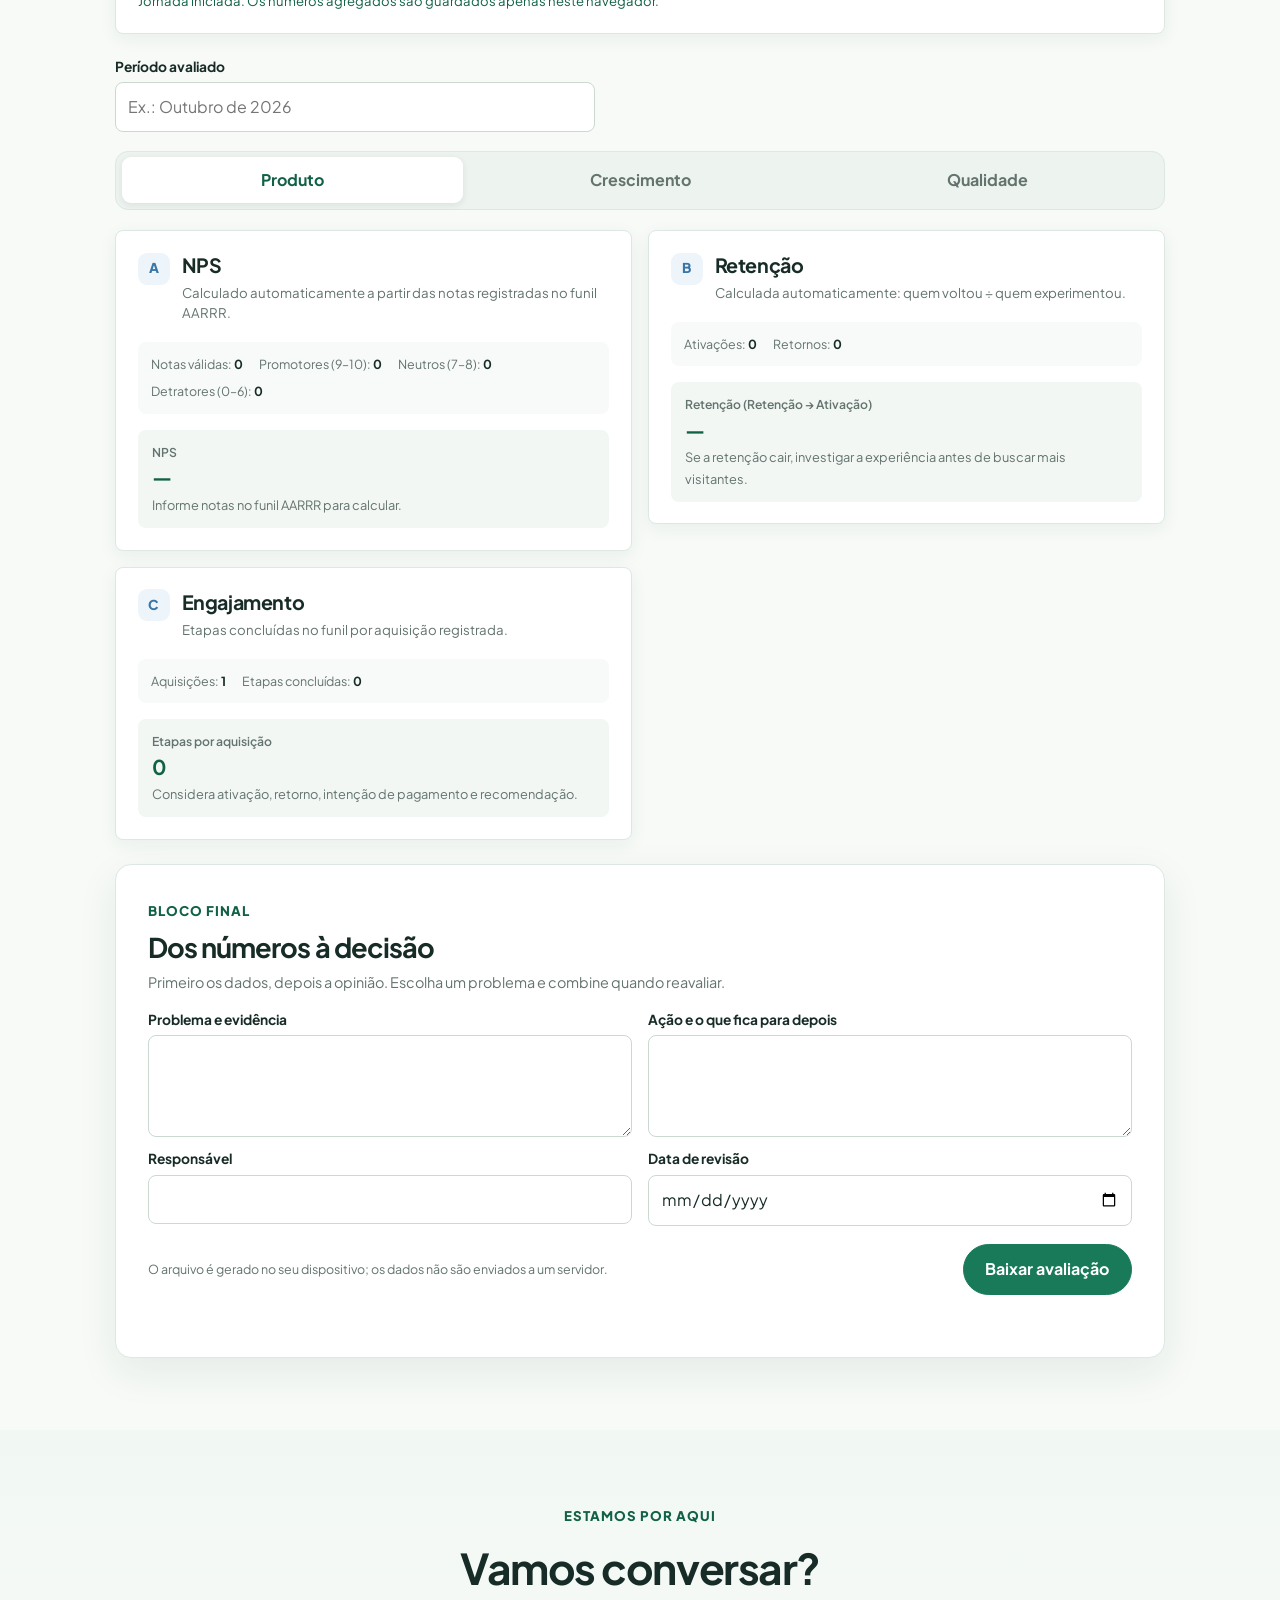
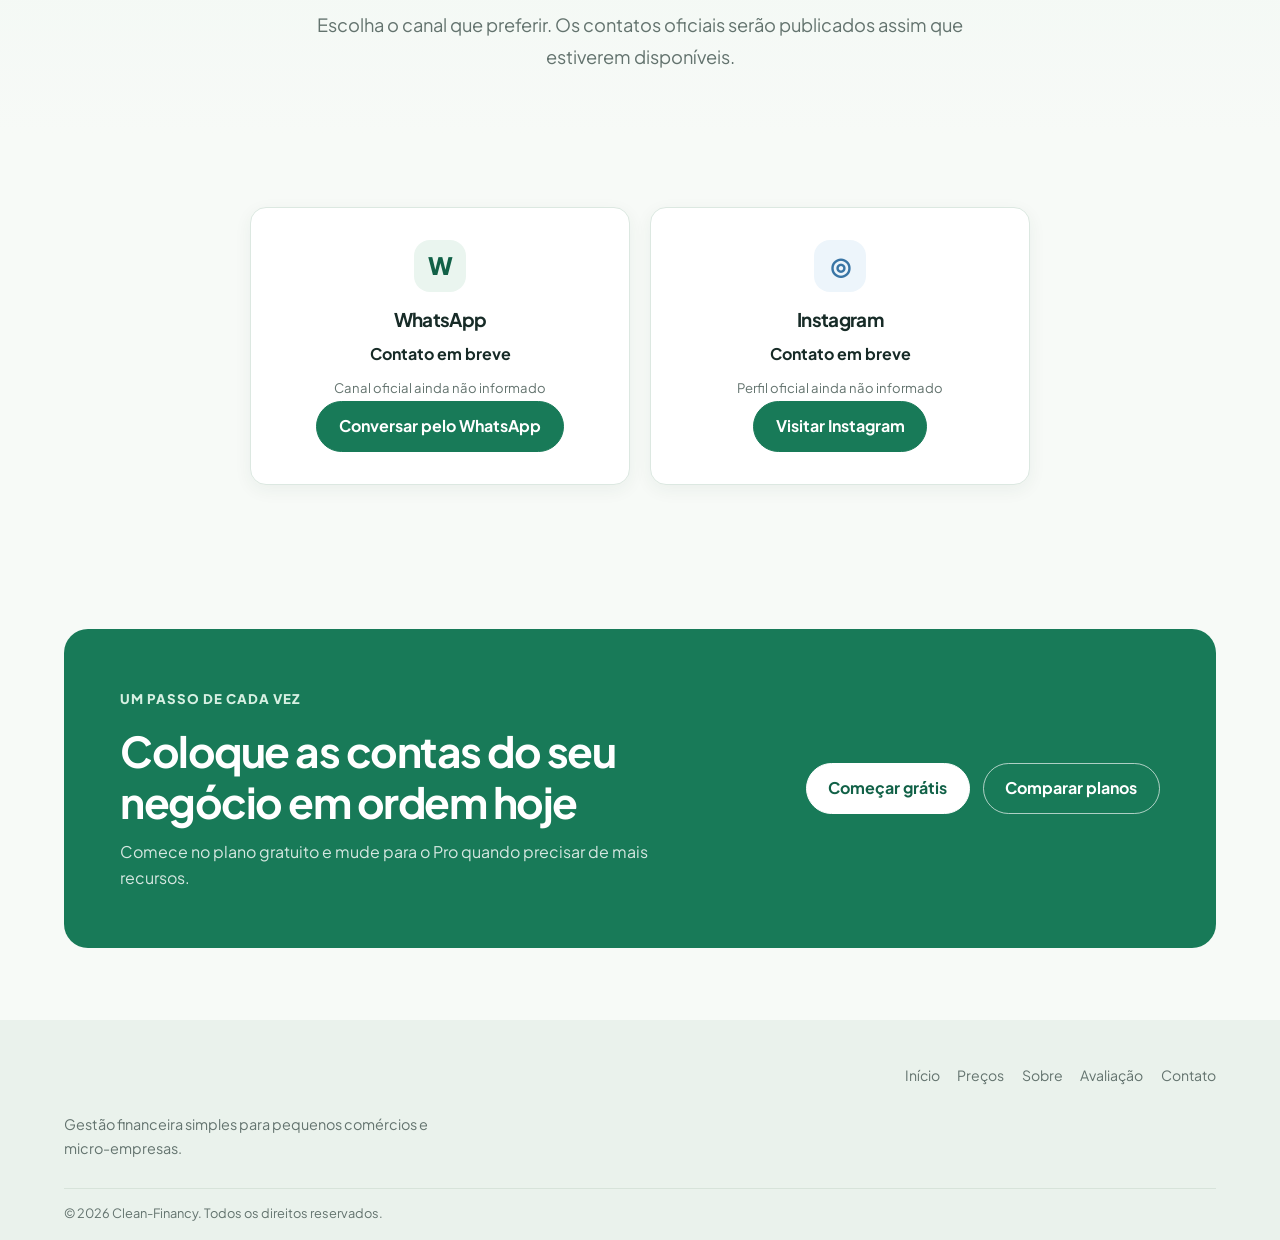
==== commit 9ecaf7be: "Add files via upload" ====
--- a/index.html
+++ b/index.html
@@ -3,10 +3,10 @@
 <head>
   <meta charset="utf-8">
   <meta name="viewport" content="width=device-width, initial-scale=1">
-  <title>Clean-Financy | Finanças organizadas sem complicação</title>
-  <meta name="description" content="Organize entradas, saídas e o saldo do seu pequeno negócio com a simplicidade da Clean-Financy.">
-  <meta property="og:title" content="Clean-Financy | Finanças organizadas sem complicação">
-  <meta property="og:description" content="Gestão financeira simples para pequenos comércios e microempresas.">
+  <title>Clean-Financy | Gestão financeira simples</title>
+  <meta name="description" content="Conheça a Clean-Financy, compare planos, avalie a jornada AARRR e encontre nossos canais de contato.">
+  <meta property="og:title" content="Clean-Financy | Gestão financeira simples">
+  <meta property="og:description" content="Uma forma simples de acompanhar as finanças do seu pequeno negócio.">
   <meta property="og:type" content="website">
   <meta name="twitter:card" content="summary">
   <link rel="preconnect" href="https://fonts.googleapis.com">
@@ -15,27 +15,28 @@
   <link rel="icon" href="assets/favicon.svg" type="image/svg+xml">
   <link rel="stylesheet" href="css/styles.css">
   <script src="js/main.js" defer></script>
+  <script src="js/avaliacao.js" defer></script>
 </head>
-<body data-page="inicio">
+<body data-page="unica-pagina">
   <a class="skip-link" href="#conteudo">Pular para o conteúdo</a>
   <header class="site-header">
     <div class="container header-inner">
-      <a class="brand" href="index.html" aria-label="Clean-Financy, início"><img src="assets/logo.svg" alt="Clean-Financy"></a>
+      <a class="brand" href="#inicio" aria-label="Clean-Financy, início"><img src="assets/logo.svg" alt="Clean-Financy"></a>
       <button class="menu-toggle" type="button" aria-expanded="false" aria-controls="site-nav"><span class="menu-icon" aria-hidden="true"></span><span class="sr-only">Abrir menu</span></button>
       <nav class="site-nav" id="site-nav" aria-label="Navegação principal">
-        <a href="index.html" aria-current="page">Início</a><a href="precos.html">Preços</a><a href="sobre.html">Sobre</a><a href="avaliacao.html">Avaliação</a><a href="contato.html">Contato</a>
-        <a class="button button-small" href="precos.html">Começar grátis</a>
+        <a href="#inicio" aria-current="page">Início</a><a href="#precos">Preços</a><a href="#sobre">Sobre</a><a href="#avaliacao">Avaliação</a><a href="#contato">Contato</a>
+        <a class="button button-small" href="#precos">Começar grátis</a>
       </nav>
     </div>
   </header>
   <main id="conteudo">
-    <section class="hero section-space">
+    <section class="hero section-space" id="inicio">
       <div class="container hero-grid">
         <div class="hero-copy">
           <span class="eyebrow"><span class="eyebrow-dot" aria-hidden="true"></span>Feito para pequenos comércios</span>
           <h1>As finanças do seu negócio, <span>organizadas sem complicação</span></h1>
           <p class="lead">O Clean-Financy registra suas entradas e saídas, mostra o saldo do negócio e organiza o histórico — tudo em um sistema simples que qualquer pessoa usa em minutos.</p>
-          <div class="button-row"><a class="button" href="precos.html">Começar grátis</a><a class="button button-secondary" href="precos.html">Ver planos</a></div>
+          <div class="button-row"><a class="button" href="#precos">Começar grátis</a><a class="button button-secondary" href="#precos">Ver planos</a></div>
           <p class="hero-note">Grátis para começar <span aria-hidden="true">•</span> Sem instalação <span aria-hidden="true">•</span> Funciona no celular</p>
         </div>
         <div class="dashboard-wrap" aria-label="Exemplo ilustrativo de painel financeiro">
@@ -72,7 +73,7 @@
           <article class="feature-card"><span class="feature-icon" aria-hidden="true">▤</span><h3>Histórico organizado</h3><p>Encontre as movimentações e acompanhe o caminho do dinheiro.</p></article>
           <article class="feature-card"><span class="feature-icon" aria-hidden="true">⌁</span><h3>Relatórios e lembretes</h3><p>Tenha mais clareza com relatórios simples e lembretes financeiros.</p></article>
         </div>
-        <div class="center-action"><a class="button" href="precos.html">Começar grátis agora</a></div>
+        <div class="center-action"><a class="button" href="#precos">Começar grátis agora</a></div>
       </div>
     </section>
     <section class="section-space section-muted">
@@ -81,8 +82,71 @@
         <div class="three-grid testimonials"><article><span aria-hidden="true">“</span><h3>Depoimento em breve</h3><p>Este espaço será preenchido quando houver um relato real de cliente.</p></article><article><span aria-hidden="true">“</span><h3>Depoimento em breve</h3><p>Não publicamos avaliações ou histórias sem autorização e contexto.</p></article><article><span aria-hidden="true">“</span><h3>Depoimento em breve</h3><p>Queremos compartilhar experiências verdadeiras, no momento certo.</p></article></div>
       </div>
     </section>
-    <section class="section-space"><div class="container cta-band"><div><span class="eyebrow eyebrow-light">Um passo de cada vez</span><h2>Coloque as contas do seu negócio em ordem hoje</h2><p>Comece no plano gratuito e mude para o Pro quando precisar de mais recursos.</p></div><div class="button-row"><a class="button button-white" href="precos.html">Começar grátis</a><a class="button button-outline-light" href="precos.html">Comparar planos</a></div></div></section>
+    <section class="page-hero section-space" id="precos"><div class="container narrow center"><span class="eyebrow">Planos sem surpresa</span><h2>Preços simples, como tudo por aqui</h2><p class="lead">Comece pelo essencial e escolha o plano que combina com o momento do seu negócio.</p></div></section>
+    <section class="section-space pricing-section"><div class="container"><div class="pricing-grid">
+      <article class="price-card"><span class="plan-label">BÁSICO</span><h3>Para começar</h3><p class="price">Grátis</p><p class="muted">O essencial para organizar o dia a dia.</p><ul class="check-list"><li>Registro de entradas e saídas</li><li>Resumo simples do saldo</li></ul><a class="button button-secondary full-width" href="#contato">Começar grátis</a></article>
+      <article class="price-card price-card-featured"><span class="popular-label">Mais recursos</span><span class="plan-label">PRO</span><h3>Para ir além</h3><p class="price">R$ 19,90<small>/mês</small></p><p class="muted">Inclui os recursos do Básico e mais:</p><ul class="check-list"><li>Registro de entradas e saídas</li><li>Resumo simples do saldo</li><li>Relatórios completos</li><li>Histórico estendido</li><li>Lembretes financeiros</li></ul><a class="button full-width" href="#contato">Assinar agora</a></article>
+    </div></div></section>
+    <section class="section-space section-muted"><div class="container"><div class="section-heading"><span class="eyebrow">Compare com clareza</span><h2>O que está incluído</h2></div><div class="comparison-wrap"><table class="comparison-table"><thead><tr><th scope="col">Recurso</th><th scope="col">Básico</th><th scope="col">Pro</th></tr></thead><tbody><tr><th scope="row">Registro de entradas e saídas</th><td>Incluído</td><td>Incluído</td></tr><tr><th scope="row">Resumo simples do saldo</th><td>Incluído</td><td>Incluído</td></tr><tr><th scope="row">Relatórios completos</th><td>—</td><td>Incluído</td></tr><tr><th scope="row">Histórico estendido</th><td>—</td><td>Incluído</td></tr><tr><th scope="row">Lembretes financeiros</th><td>—</td><td>Incluído</td></tr></tbody></table></div></div></section>
+
+    <section class="page-hero section-space" id="sobre"><div class="container narrow center"><span class="eyebrow">Sobre a Clean-Financy</span><h2>Achamos que controlar as finanças deveria ser fácil</h2><p class="lead">A Clean-Financy é um serviço de gestão financeira por assinatura pensado para pequenos comércios, comerciantes autônomos e microempresas.</p></div></section>
+    <section class="section-space section-muted"><div class="container story-grid"><div><span class="eyebrow">O desafio do dia a dia</span><h2>Caderno, planilha ou memória não precisam ser o único caminho</h2></div><div><p>Quem toca um pequeno negócio já tem bastante coisa para resolver. Anotar cada movimento em lugares diferentes ou tentar lembrar de tudo pode deixar as contas confusas e consumir tempo.</p><p>Nosso propósito é facilitar o acompanhamento financeiro com uma experiência direta: registrar entradas e saídas, consultar o saldo e encontrar o histórico sem precisar dominar ferramentas complicadas.</p><p>A simplicidade é acompanhada de automação para reduzir tarefas repetitivas — sem tirar de você a clareza sobre o que está acontecendo.</p></div></div></section>
+    <section class="section-space"><div class="container"><div class="section-heading"><span class="eyebrow">O que nos guia</span><h2>Feito para a realidade de quem empreende</h2></div><div class="three-grid"><article class="feature-card pillar-card"><span class="feature-icon" aria-hidden="true">01</span><h3>Simplicidade acima de tudo</h3><p>Uma experiência acessível, com informações fáceis de entender e usar.</p></article><article class="feature-card pillar-card"><span class="feature-icon" aria-hidden="true">02</span><h3>Feito para o pequeno negócio</h3><p>O essencial para acompanhar a rotina de comércios e microempresas.</p></article><article class="feature-card pillar-card"><span class="feature-icon" aria-hidden="true">03</span><h3>Segurança com clareza</h3><p>Explicamos o que o serviço oferece sem prometer garantias que não foram especificadas.</p></article></div></div></section>
+
+    <section class="page-hero section-space" id="avaliacao"><div class="container narrow center"><span class="eyebrow">Ferramenta de análise</span><h2>Avaliação da Clean-Financy</h2><p class="lead">Produto, crescimento e qualidade. Números que ajudam a escolher a próxima melhoria.</p></div></section>
+    <section class="section-space evaluation-section"><div class="container evaluation-container">
+      <div class="evaluation-notice" role="note"><strong>Métricas automáticas do funil</strong><span>Contagens e notas salvas neste navegador • Sem envio a servidor</span></div>
+      <section class="usage-funnel metric-card" aria-labelledby="usage-funnel-title">
+        <div class="metric-heading"><span class="metric-letter" aria-hidden="true">A</span><div><h2 id="usage-funnel-title">Funil AARRR interativo</h2><p>Teste a jornada da Clean-Financy. As contagens e notas agregadas ficam salvas somente neste navegador.</p></div></div>
+        <p class="usage-funnel-note">Cada abertura desta página conta como uma nova aquisição. Avance pelas etapas nesta jornada para registrar as conversões.</p>
+        <div class="usage-stage-grid" aria-live="polite">
+          <article class="usage-stage"><span>Aquisição</span><strong data-usage-count="acquisition">0</strong><small>Aberturas da página</small></article>
+          <article class="usage-stage"><span>Ativação</span><strong data-usage-count="activation">0</strong><small>Cliques em “Experimentar”</small></article>
+          <article class="usage-stage"><span>Retenção</span><strong data-usage-count="retention">0</strong><small>Cliques em “Quero usar de novo”</small></article>
+          <article class="usage-stage"><span>Receita</span><strong data-usage-count="revenue">0</strong><small>Cliques em “Eu pagaria por isso”</small></article>
+          <article class="usage-stage"><span>Recomendação</span><strong data-usage-count="recommendation">0</strong><small>Notas NPS 9 ou 10</small></article>
+        </div>
+        <div class="usage-conversions" aria-live="polite">
+          <div class="usage-conversion" data-usage-conversion="activation"><span>Aquisição → Ativação</span><strong data-usage-rate="activation">—</strong></div>
+          <div class="usage-conversion" data-usage-conversion="retention"><span>Ativação → Retenção</span><strong data-usage-rate="retention">—</strong></div>
+          <div class="usage-conversion" data-usage-conversion="revenue"><span>Retenção → Receita</span><strong data-usage-rate="revenue">—</strong></div>
+          <div class="usage-conversion" data-usage-conversion="recommendation"><span>Receita → Recomendação</span><strong data-usage-rate="recommendation">—</strong></div>
+        </div>
+        <p class="usage-drop" data-usage-drop aria-live="polite">A maior queda será destacada quando todas as etapas tiverem dados.</p>
+        <div class="usage-actions">
+          <button class="button" type="button" data-usage-action="activation">Experimentar</button>
+          <button class="button" type="button" data-usage-action="retention" disabled>Quero usar de novo</button>
+          <button class="button" type="button" data-usage-action="revenue" disabled>Eu pagaria por isso</button>
+          <div class="usage-rating"><label for="usage-nps">Recomendaria a Clean-Financy? Dê uma nota de 0 a 10</label><select id="usage-nps" aria-label="Nota de recomendação de 0 a 10"><option value="">Selecione</option><option value="0">0</option><option value="1">1</option><option value="2">2</option><option value="3">3</option><option value="4">4</option><option value="5">5</option><option value="6">6</option><option value="7">7</option><option value="8">8</option><option value="9">9</option><option value="10">10</option></select><button class="button button-secondary" type="button" data-usage-action="recommendation" disabled>Registrar nota NPS</button></div>
+        </div>
+        <p class="usage-status" data-usage-status role="status" aria-live="polite"></p>
+      </section>
+      <div class="evaluation-top"><div class="field field-period"><label for="period">Período avaliado</label><input id="period" data-field="period" data-label="Período avaliado" type="text" placeholder="Ex.: Outubro de 2026"></div></div>
+      <div class="tabs" role="tablist" aria-label="Categorias da avaliação"><button id="tab-product" class="tab-button" type="button" role="tab" aria-selected="true" aria-controls="panel-product" tabindex="0">Produto</button><button id="tab-growth" class="tab-button" type="button" role="tab" aria-selected="false" aria-controls="panel-growth" tabindex="-1">Crescimento</button><button id="tab-quality" class="tab-button" type="button" role="tab" aria-selected="false" aria-controls="panel-quality" tabindex="-1">Qualidade</button></div>
+      <div class="tab-panel" id="panel-product" role="tabpanel" aria-labelledby="tab-product"><div class="metrics-grid">
+        <section class="metric-card"><div class="metric-heading"><span class="metric-letter">A</span><div><h2>NPS</h2><p>Calculado automaticamente a partir das notas registradas no funil AARRR.</p></div></div><div class="nps-breakdown" aria-live="polite"><span>Notas válidas: <strong data-nps-count>0</strong></span><span>Promotores (9–10): <strong data-nps-promoters>0</strong></span><span>Neutros (7–8): <strong data-nps-neutrals>0</strong></span><span>Detratores (0–6): <strong data-nps-detractors>0</strong></span></div><div class="metric-result"><span>NPS</span><strong data-result="nps">—</strong><p data-result="npsMeaning" aria-live="polite">Informe notas no funil AARRR para calcular.</p></div></section>
+        <section class="metric-card"><div class="metric-heading"><span class="metric-letter">B</span><div><h2>Retenção</h2><p>Calculada automaticamente: quem voltou ÷ quem experimentou.</p></div></div><div class="nps-breakdown"><span>Ativações: <strong data-product-count="activation">0</strong></span><span>Retornos: <strong data-product-count="retention">0</strong></span></div><div class="metric-result"><span>Retenção (Retenção → Ativação)</span><strong data-result="retention">—</strong><p>Se a retenção cair, investigar a experiência antes de buscar mais visitantes.</p></div></section>
+        <section class="metric-card"><div class="metric-heading"><span class="metric-letter">C</span><div><h2>Engajamento</h2><p>Etapas concluídas no funil por aquisição registrada.</p></div></div><div class="nps-breakdown"><span>Aquisições: <strong data-product-count="acquisition">0</strong></span><span>Etapas concluídas: <strong data-product-count="engagementActions">0</strong></span></div><div class="metric-result"><span>Etapas por aquisição</span><strong data-result="engagement">—</strong><p>Considera ativação, retorno, intenção de pagamento e recomendação.</p></div></section>
+      </div></div>
+      <div class="tab-panel" id="panel-growth" role="tabpanel" aria-labelledby="tab-growth" hidden><div class="metrics-grid">
+        <section class="metric-card"><div class="metric-heading"><span class="metric-letter">A</span><div><h2>Aquisições</h2><p>Variação diária baseada nas aberturas registradas automaticamente.</p></div></div><div class="funnel-results"><div class="metric-result"><span>Hoje</span><strong data-result="acquisitionsToday">0</strong></div><div class="metric-result"><span>Ontem</span><strong data-result="acquisitionsYesterday">0</strong></div></div><div class="metric-result"><span>Variação em relação a ontem</span><strong data-result="acquisitionGrowth">—</strong><p data-result="acquisitionGrowthNote" aria-live="polite">—</p></div></section>
+        <section class="metric-card"><div class="metric-heading"><span class="metric-letter">B</span><div><h2>Atividade acumulada</h2><p>Totais das etapas registradas desde o início do acompanhamento.</p></div></div><div class="nps-breakdown"><span>Aquisições: <strong data-growth-count="acquisition">0</strong></span><span>Ativações: <strong data-growth-count="activation">0</strong></span><span>Retornos: <strong data-growth-count="retention">0</strong></span><span>Intenção de pagamento: <strong data-growth-count="revenue">0</strong></span><span>Recomendações: <strong data-growth-count="recommendation">0</strong></span></div></section>
+      </div></div>
+      <div class="tab-panel" id="panel-quality" role="tabpanel" aria-labelledby="tab-quality" hidden><div class="metrics-grid">
+        <section class="metric-card metric-card-wide"><div class="metric-heading"><span class="metric-letter">A</span><div><h2>Conversões da jornada</h2><p>Indicadores automáticos da experiência em cada passagem do funil.</p></div></div><div class="funnel-results">
+          <div class="metric-result"><span>Aquisição → Ativação</span><strong data-quality-rate="activation">—</strong><p><span data-quality-count="activation">0</span> ativações em <span data-quality-count="acquisition">0</span> aquisições</p></div>
+          <div class="metric-result"><span>Ativação → Retenção</span><strong data-quality-rate="retention">—</strong><p><span data-quality-count="retention">0</span> retornos em <span data-quality-count="activation">0</span> ativações</p></div>
+          <div class="metric-result"><span>Retenção → Receita</span><strong data-quality-rate="revenue">—</strong><p><span data-quality-count="revenue">0</span> intenções em <span data-quality-count="retention">0</span> retornos</p></div>
+          <div class="metric-result"><span>Receita → Recomendação</span><strong data-quality-rate="recommendation">—</strong><p><span data-quality-count="recommendation">0</span> promotores em <span data-quality-count="revenue">0</span> intenções</p></div>
+        </div><p class="quality-warning">Essas conversões indicam atrito na jornada. Não representam medições de desempenho técnico, bugs ou qualidade de código.</p></section>
+      </div></div>
+      <section class="decision-card" aria-labelledby="decision-title"><div class="decision-heading"><span class="eyebrow">Bloco final</span><h2 id="decision-title">Dos números à decisão</h2><p>Primeiro os dados, depois a opinião. Escolha um problema e combine quando reavaliar.</p></div><div class="decision-fields"><div class="field"><label for="decisionProblem">Problema e evidência</label><textarea id="decisionProblem" data-field="decisionProblem" data-label="Problema e evidência" rows="3"></textarea></div><div class="field"><label for="decisionAction">Ação e o que fica para depois</label><textarea id="decisionAction" data-field="decisionAction" data-label="Ação e o que fica para depois" rows="3"></textarea></div><div class="field"><label for="decisionOwner">Responsável</label><input id="decisionOwner" data-field="decisionOwner" data-label="Responsável" type="text"></div><div class="field"><label for="reviewDate">Data de revisão</label><input id="reviewDate" data-field="reviewDate" data-label="Data de revisão" type="date"></div></div><div class="decision-footer"><p>O arquivo é gerado no seu dispositivo; os dados não são enviados a um servidor.</p><button class="button" type="button" id="download-evaluation">Baixar avaliação</button></div><p class="download-status" id="download-status" aria-live="polite"></p></section>
+    </div></section>
+
+    <section class="page-hero section-space" id="contato"><div class="container narrow center"><span class="eyebrow">Estamos por aqui</span><h2>Vamos conversar?</h2><p class="lead">Escolha o canal que preferir. Os contatos oficiais serão publicados assim que estiverem disponíveis.</p></div></section>
+    <section class="section-space contact-section"><div class="container contact-grid"><article class="contact-card" data-contact="whatsapp"><span class="contact-symbol" aria-hidden="true">W</span><h3>WhatsApp</h3><p data-contact-status>Contato em breve</p><span class="contact-status" data-contact-detail>Canal oficial ainda não informado</span><a class="button contact-link" data-contact-link hidden rel="noopener noreferrer">Conversar pelo WhatsApp</a></article><article class="contact-card" data-contact="instagram"><span class="contact-symbol instagram-symbol" aria-hidden="true">◎</span><h3>Instagram</h3><p data-contact-status>Contato em breve</p><span class="contact-status" data-contact-detail>Perfil oficial ainda não informado</span><a class="button contact-link" data-contact-link hidden rel="noopener noreferrer">Visitar Instagram</a></article></div></section>
+    <section class="section-space"><div class="container cta-band"><div><span class="eyebrow eyebrow-light">Um passo de cada vez</span><h2>Coloque as contas do seu negócio em ordem hoje</h2><p>Comece no plano gratuito e mude para o Pro quando precisar de mais recursos.</p></div><div class="button-row"><a class="button button-white" href="#precos">Começar grátis</a><a class="button button-outline-light" href="#precos">Comparar planos</a></div></div></section>
   </main>
-  <footer class="site-footer"><div class="container"><div class="footer-main"><div class="footer-brand"><a class="brand" href="index.html"><img src="assets/logo.svg" alt="Clean-Financy"></a><p>Gestão financeira simples para pequenos comércios e micro-empresas.</p></div><nav class="footer-links" aria-label="Navegação do rodapé"><a href="index.html">Início</a><a href="precos.html">Preços</a><a href="sobre.html">Sobre</a><a href="avaliacao.html">Avaliação</a><a href="contato.html">Contato</a></nav></div><div class="footer-bottom"><span>© <span data-current-year></span> Clean-Financy. Todos os direitos reservados.</span></div></div></footer>
+  <footer class="site-footer"><div class="container"><div class="footer-main"><div class="footer-brand"><a class="brand" href="#inicio"><img src="assets/logo.svg" alt="Clean-Financy"></a><p>Gestão financeira simples para pequenos comércios e micro-empresas.</p></div><nav class="footer-links" aria-label="Navegação do rodapé"><a href="#inicio">Início</a><a href="#precos">Preços</a><a href="#sobre">Sobre</a><a href="#avaliacao">Avaliação</a><a href="#contato">Contato</a></nav></div><div class="footer-bottom"><span>© <span data-current-year></span> Clean-Financy. Todos os direitos reservados.</span></div></div></footer>
 </body>
 </html>
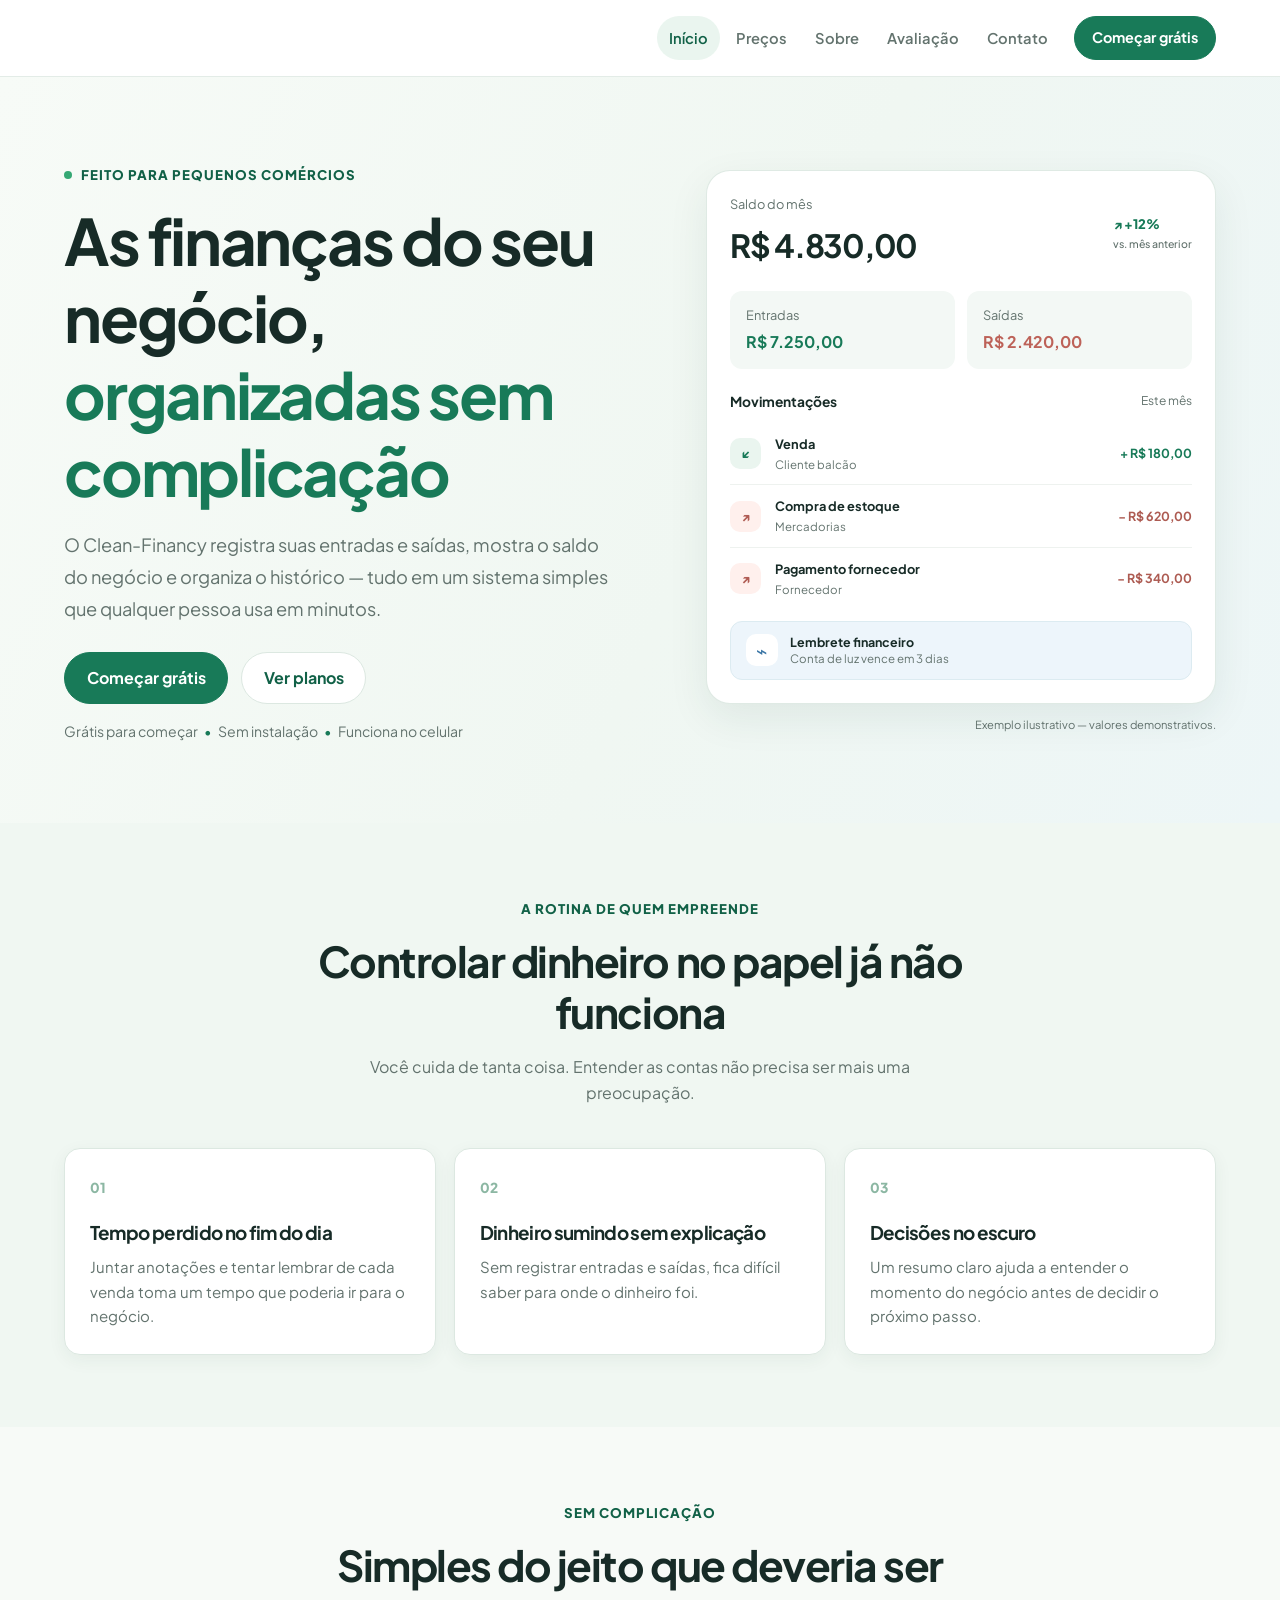
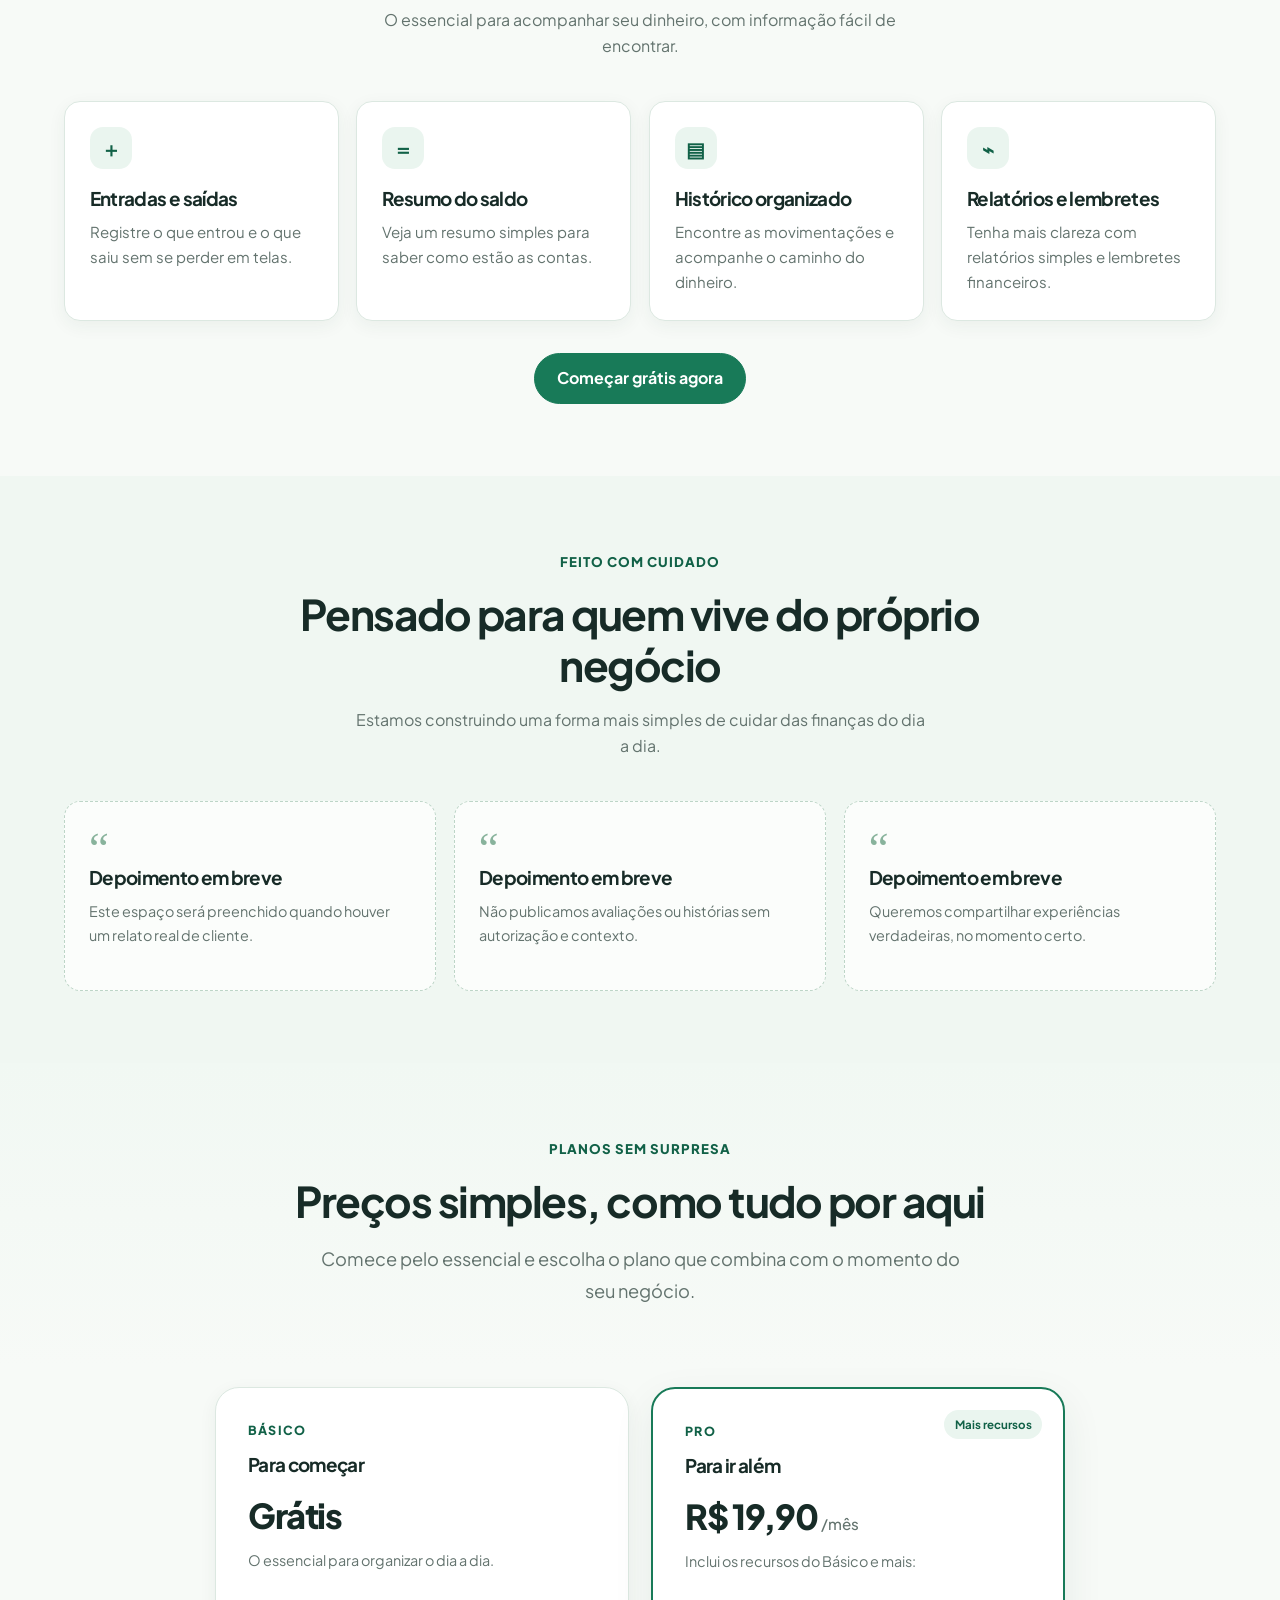
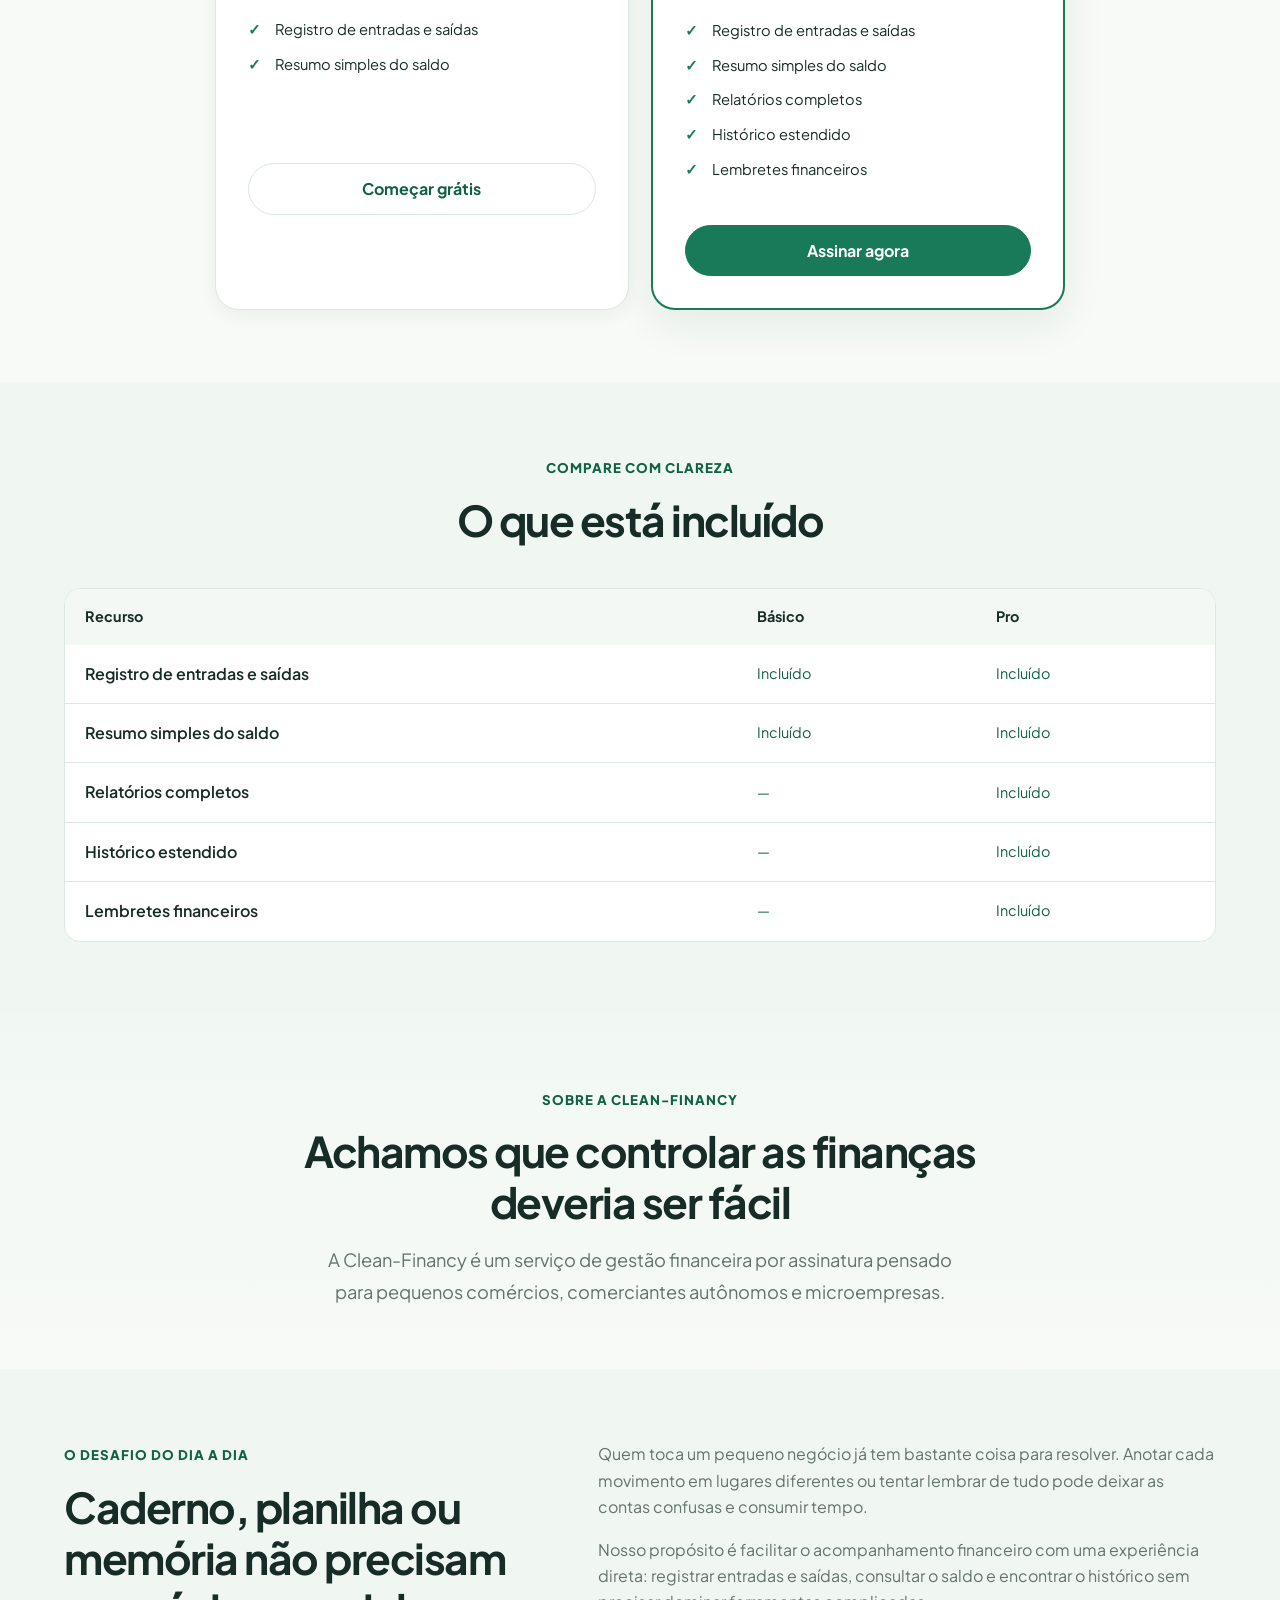
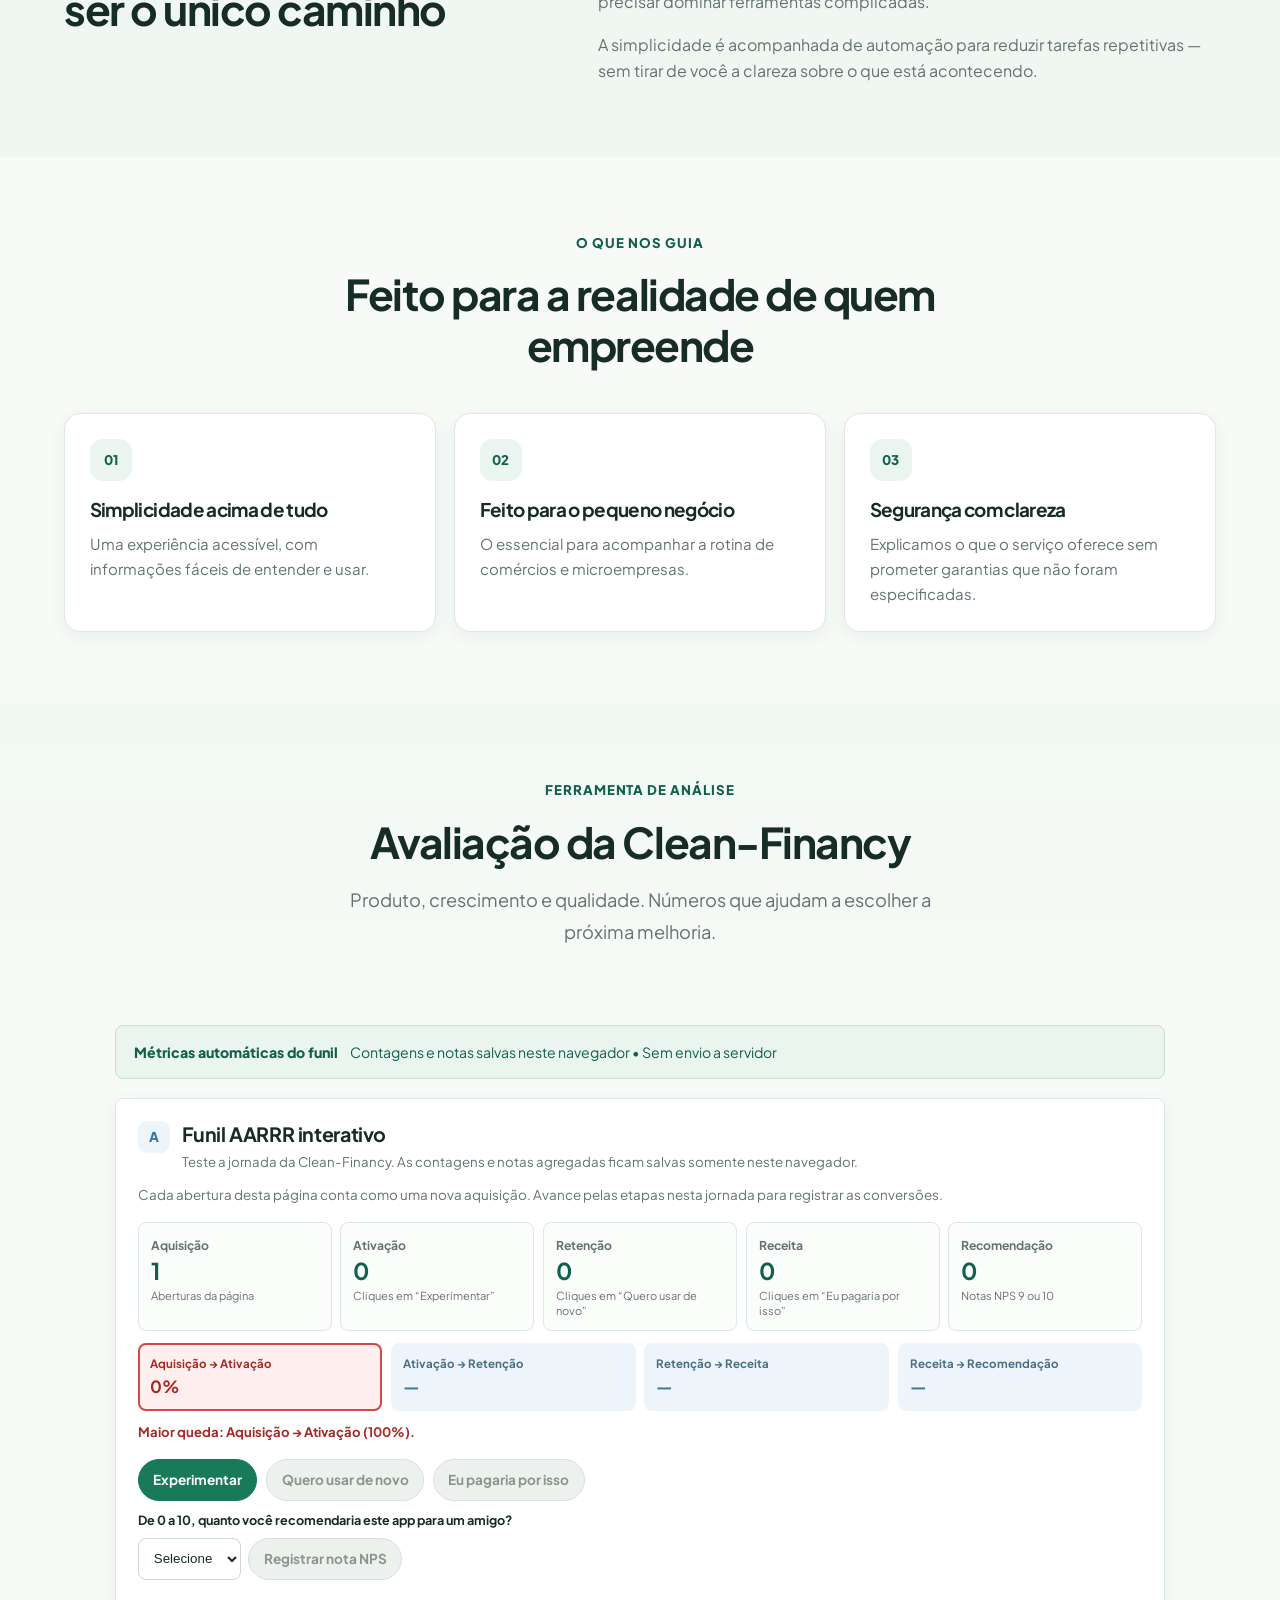
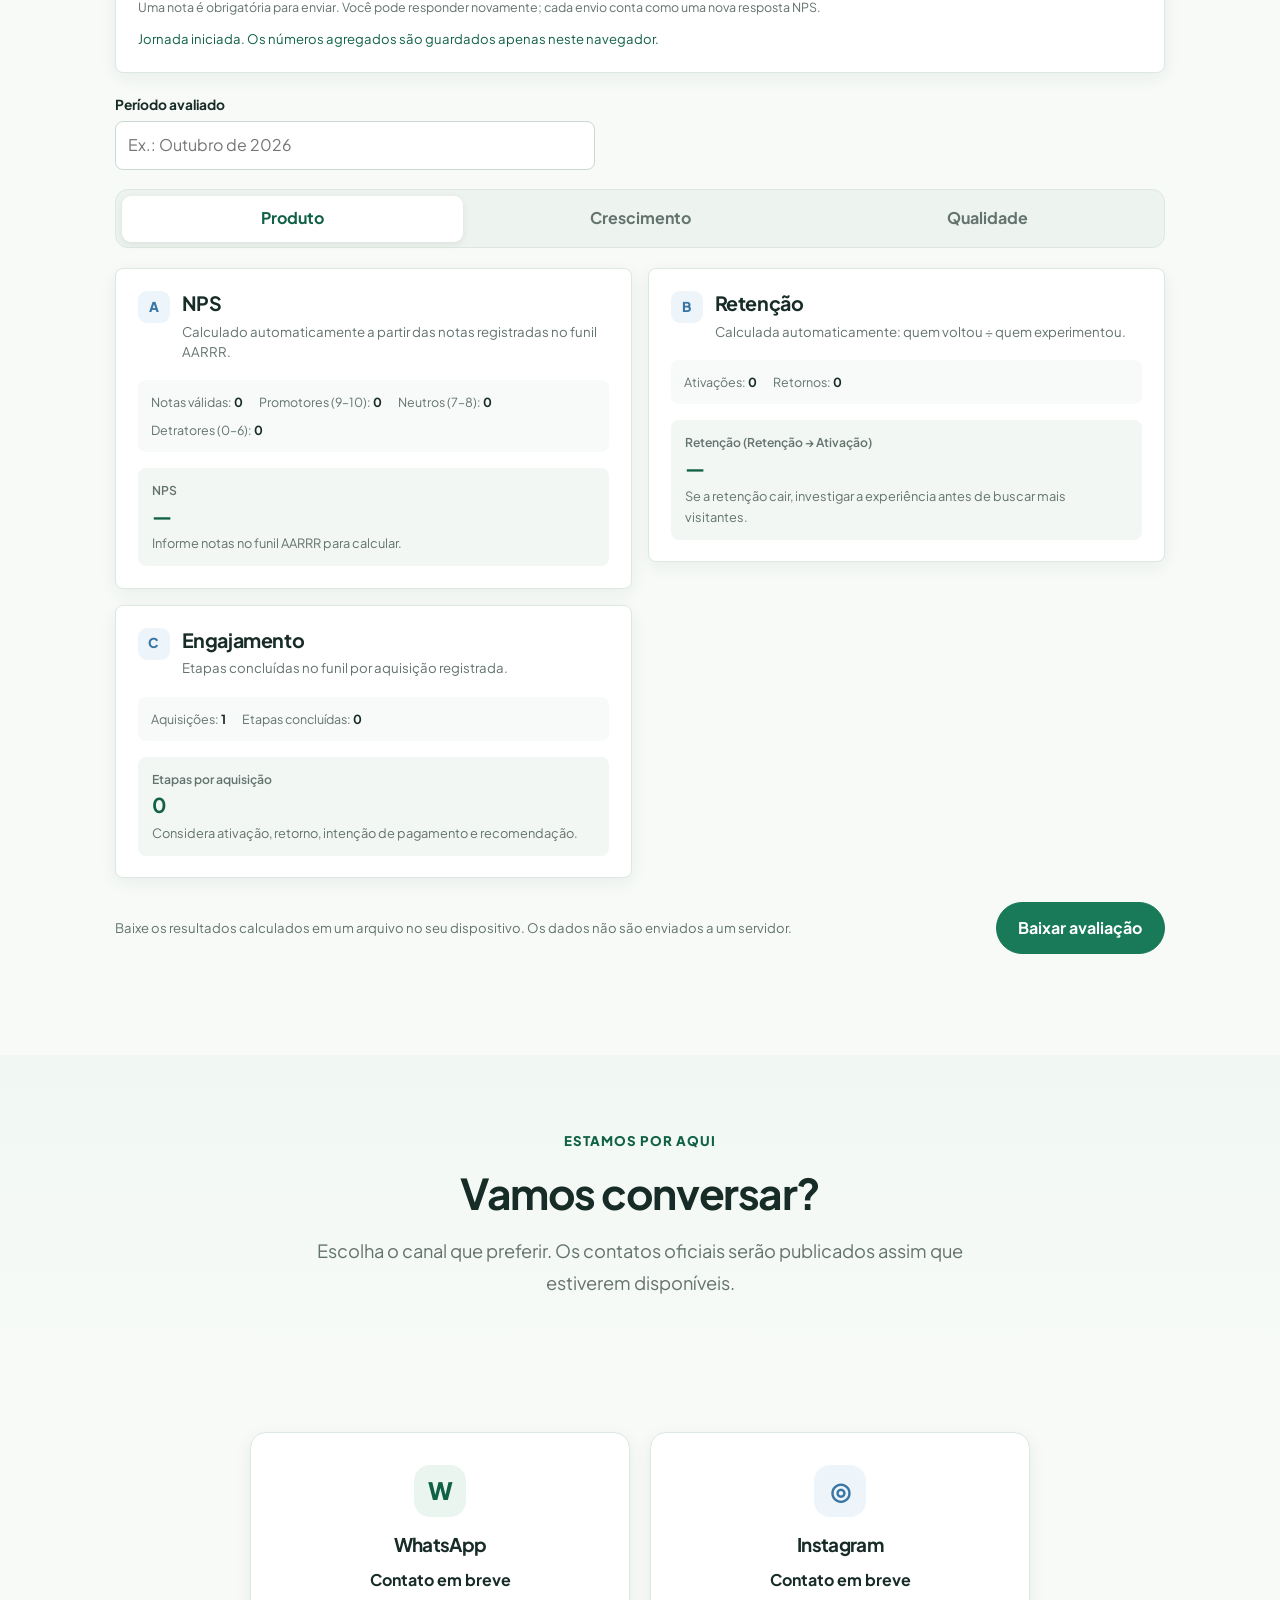
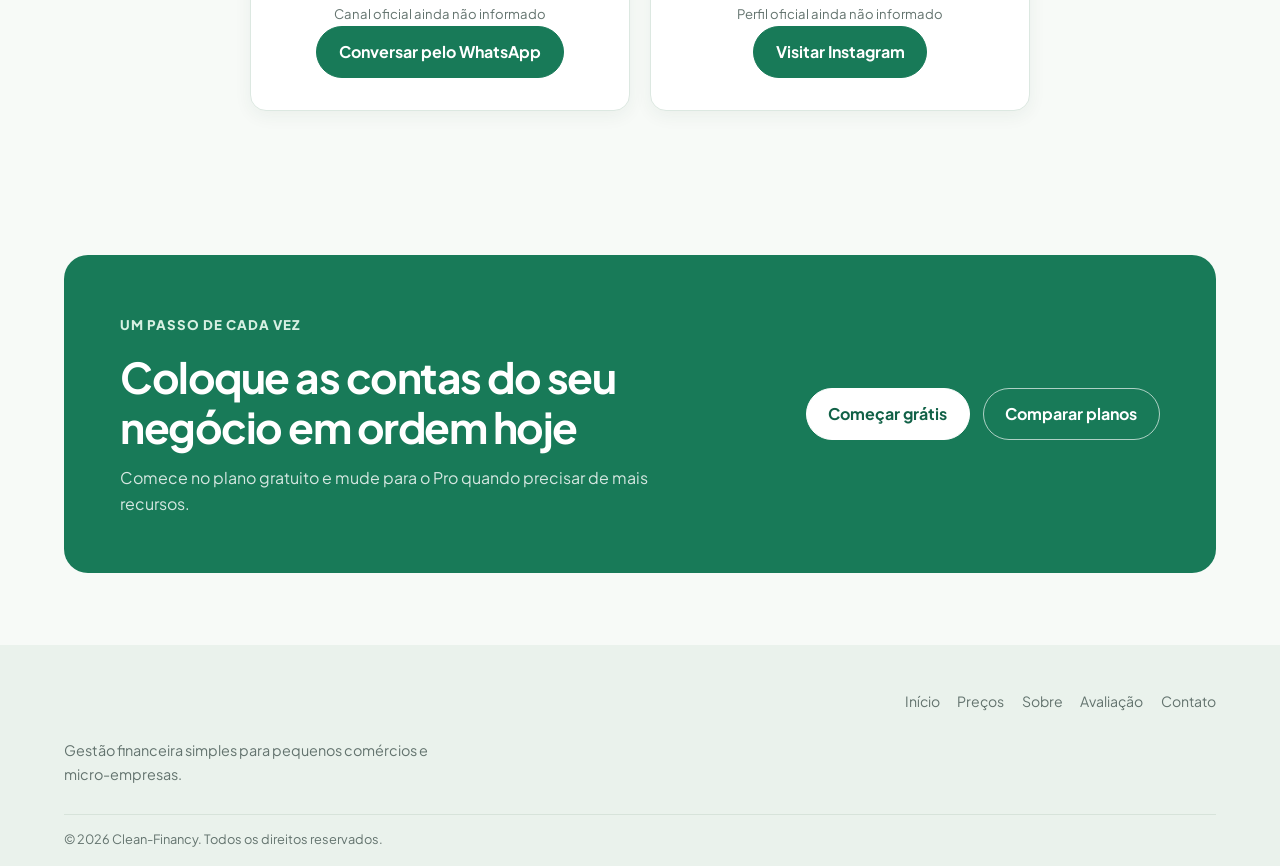
==== commit fd4954d2: "Add files via upload" ====
--- a/index.html
+++ b/index.html
@@ -112,12 +112,13 @@
           <div class="usage-conversion" data-usage-conversion="revenue"><span>Retenção → Receita</span><strong data-usage-rate="revenue">—</strong></div>
           <div class="usage-conversion" data-usage-conversion="recommendation"><span>Receita → Recomendação</span><strong data-usage-rate="recommendation">—</strong></div>
         </div>
-        <p class="usage-drop" data-usage-drop aria-live="polite">A maior queda será destacada quando todas as etapas tiverem dados.</p>
+        <p class="usage-drop" data-usage-drop aria-live="polite">A maior queda será destacada quando houver conversões para comparar.</p>
         <div class="usage-actions">
           <button class="button" type="button" data-usage-action="activation">Experimentar</button>
           <button class="button" type="button" data-usage-action="retention" disabled>Quero usar de novo</button>
           <button class="button" type="button" data-usage-action="revenue" disabled>Eu pagaria por isso</button>
-          <div class="usage-rating"><label for="usage-nps">Recomendaria a Clean-Financy? Dê uma nota de 0 a 10</label><select id="usage-nps" aria-label="Nota de recomendação de 0 a 10"><option value="">Selecione</option><option value="0">0</option><option value="1">1</option><option value="2">2</option><option value="3">3</option><option value="4">4</option><option value="5">5</option><option value="6">6</option><option value="7">7</option><option value="8">8</option><option value="9">9</option><option value="10">10</option></select><button class="button button-secondary" type="button" data-usage-action="recommendation" disabled>Registrar nota NPS</button></div>
+          <div class="usage-rating"><label for="usage-nps">De 0 a 10, quanto você recomendaria este app para um amigo?</label><select id="usage-nps" aria-label="Nota de recomendação de 0 a 10" required><option value="">Selecione</option><option value="0">0</option><option value="1">1</option><option value="2">2</option><option value="3">3</option><option value="4">4</option><option value="5">5</option><option value="6">6</option><option value="7">7</option><option value="8">8</option><option value="9">9</option><option value="10">10</option></select><button class="button button-secondary" type="button" data-usage-action="recommendation" disabled>Registrar nota NPS</button></div>
+          <p class="usage-rating-note">Uma nota é obrigatória para enviar. Você pode responder novamente; cada envio conta como uma nova resposta NPS.</p>
         </div>
         <p class="usage-status" data-usage-status role="status" aria-live="polite"></p>
       </section>
@@ -140,7 +141,8 @@
           <div class="metric-result"><span>Receita → Recomendação</span><strong data-quality-rate="recommendation">—</strong><p><span data-quality-count="recommendation">0</span> promotores em <span data-quality-count="revenue">0</span> intenções</p></div>
         </div><p class="quality-warning">Essas conversões indicam atrito na jornada. Não representam medições de desempenho técnico, bugs ou qualidade de código.</p></section>
       </div></div>
-      <section class="decision-card" aria-labelledby="decision-title"><div class="decision-heading"><span class="eyebrow">Bloco final</span><h2 id="decision-title">Dos números à decisão</h2><p>Primeiro os dados, depois a opinião. Escolha um problema e combine quando reavaliar.</p></div><div class="decision-fields"><div class="field"><label for="decisionProblem">Problema e evidência</label><textarea id="decisionProblem" data-field="decisionProblem" data-label="Problema e evidência" rows="3"></textarea></div><div class="field"><label for="decisionAction">Ação e o que fica para depois</label><textarea id="decisionAction" data-field="decisionAction" data-label="Ação e o que fica para depois" rows="3"></textarea></div><div class="field"><label for="decisionOwner">Responsável</label><input id="decisionOwner" data-field="decisionOwner" data-label="Responsável" type="text"></div><div class="field"><label for="reviewDate">Data de revisão</label><input id="reviewDate" data-field="reviewDate" data-label="Data de revisão" type="date"></div></div><div class="decision-footer"><p>O arquivo é gerado no seu dispositivo; os dados não são enviados a um servidor.</p><button class="button" type="button" id="download-evaluation">Baixar avaliação</button></div><p class="download-status" id="download-status" aria-live="polite"></p></section>
+      <div class="evaluation-export"><p>Baixe os resultados calculados em um arquivo no seu dispositivo. Os dados não são enviados a um servidor.</p><button class="button" type="button" id="download-evaluation">Baixar avaliação</button></div>
+      <p class="download-status" id="download-status" aria-live="polite"></p>
     </div></section>
 
     <section class="page-hero section-space" id="contato"><div class="container narrow center"><span class="eyebrow">Estamos por aqui</span><h2>Vamos conversar?</h2><p class="lead">Escolha o canal que preferir. Os contatos oficiais serão publicados assim que estiverem disponíveis.</p></div></section>
--- a/css/styles.css
+++ b/css/styles.css
@@ -226,14 +226,8 @@
 .funnel-insight > strong { font-size: 1rem; }
 .small-note { margin: .7rem 0 0; font-size: .78rem; }
 .quality-warning { margin: 1rem 0 0; padding: .85rem; border-left: 3px solid var(--color-blue); border-radius: 0 var(--radius-sm) var(--radius-sm) 0; background: var(--color-blue-soft); color: #355e7a; font-size: .84rem; }
-.decision-card { margin-top: 1.5rem; padding: clamp(1.3rem, 3vw, 2rem); border: 1px solid var(--color-line); border-radius: var(--radius-md); background: white; box-shadow: var(--shadow-card); }
-.decision-heading { max-width: 660px; }
-.decision-heading .eyebrow { margin-bottom: .55rem; }
-.decision-heading h2 { margin-bottom: .5rem; font-size: 1.7rem; }
-.decision-heading p { font-size: .9rem; }
-.decision-fields { display: grid; grid-template-columns: repeat(2, minmax(0, 1fr)); gap: .75rem 1rem; }
-.decision-footer { display: flex; align-items: center; justify-content: space-between; gap: 1rem; margin-top: 1.1rem; }
-.decision-footer p { margin: 0; font-size: .78rem; }
+.evaluation-export { display: flex; align-items: center; justify-content: space-between; gap: 1rem; margin-top: 1.5rem; }
+.evaluation-export p { margin: 0; font-size: .82rem; }
 .download-status { min-height: 1.25rem; margin: .6rem 0 0; color: var(--color-green-dark); font-size: .82rem; }
 .usage-funnel { margin: 1.2rem 0 1.35rem; }
 .usage-funnel .metric-heading { margin-bottom: .75rem; }
@@ -259,6 +253,8 @@
 .usage-rating { display: flex; flex-wrap: wrap; align-items: end; gap: .45rem; }
 .usage-rating label { flex-basis: 100%; color: var(--color-ink); font-size: .79rem; font-weight: 700; }
 .usage-rating select { min-height: 42px; padding: .45rem .7rem; border: 1px solid #cbd9d0; border-radius: var(--radius-sm); background: white; color: var(--color-ink); }
+.usage-rating select[aria-invalid="true"] { border-color: #b94545; }
+.usage-rating-note { margin: .55rem 0 0; color: var(--color-muted); font-size: .78rem; }
 .usage-status { min-height: 1.3rem; margin: .65rem 0 0; color: var(--color-green-dark); font-size: .82rem; }
 .usage-status.is-error { color: #a52924; }
 
@@ -316,8 +312,8 @@
   .funnel-results { grid-template-columns: 1fr; gap: 0; }
   .funnel-results .metric-result { margin-top: .55rem; }
   .decision-fields { grid-template-columns: 1fr; }
-  .decision-footer { align-items: stretch; flex-direction: column; }
-  .decision-footer .button { width: 100%; }
+  .evaluation-export { align-items: stretch; flex-direction: column; }
+  .evaluation-export .button { width: 100%; }
 }
 @media (max-width: 420px) {
   h1 { font-size: 2.35rem; }
